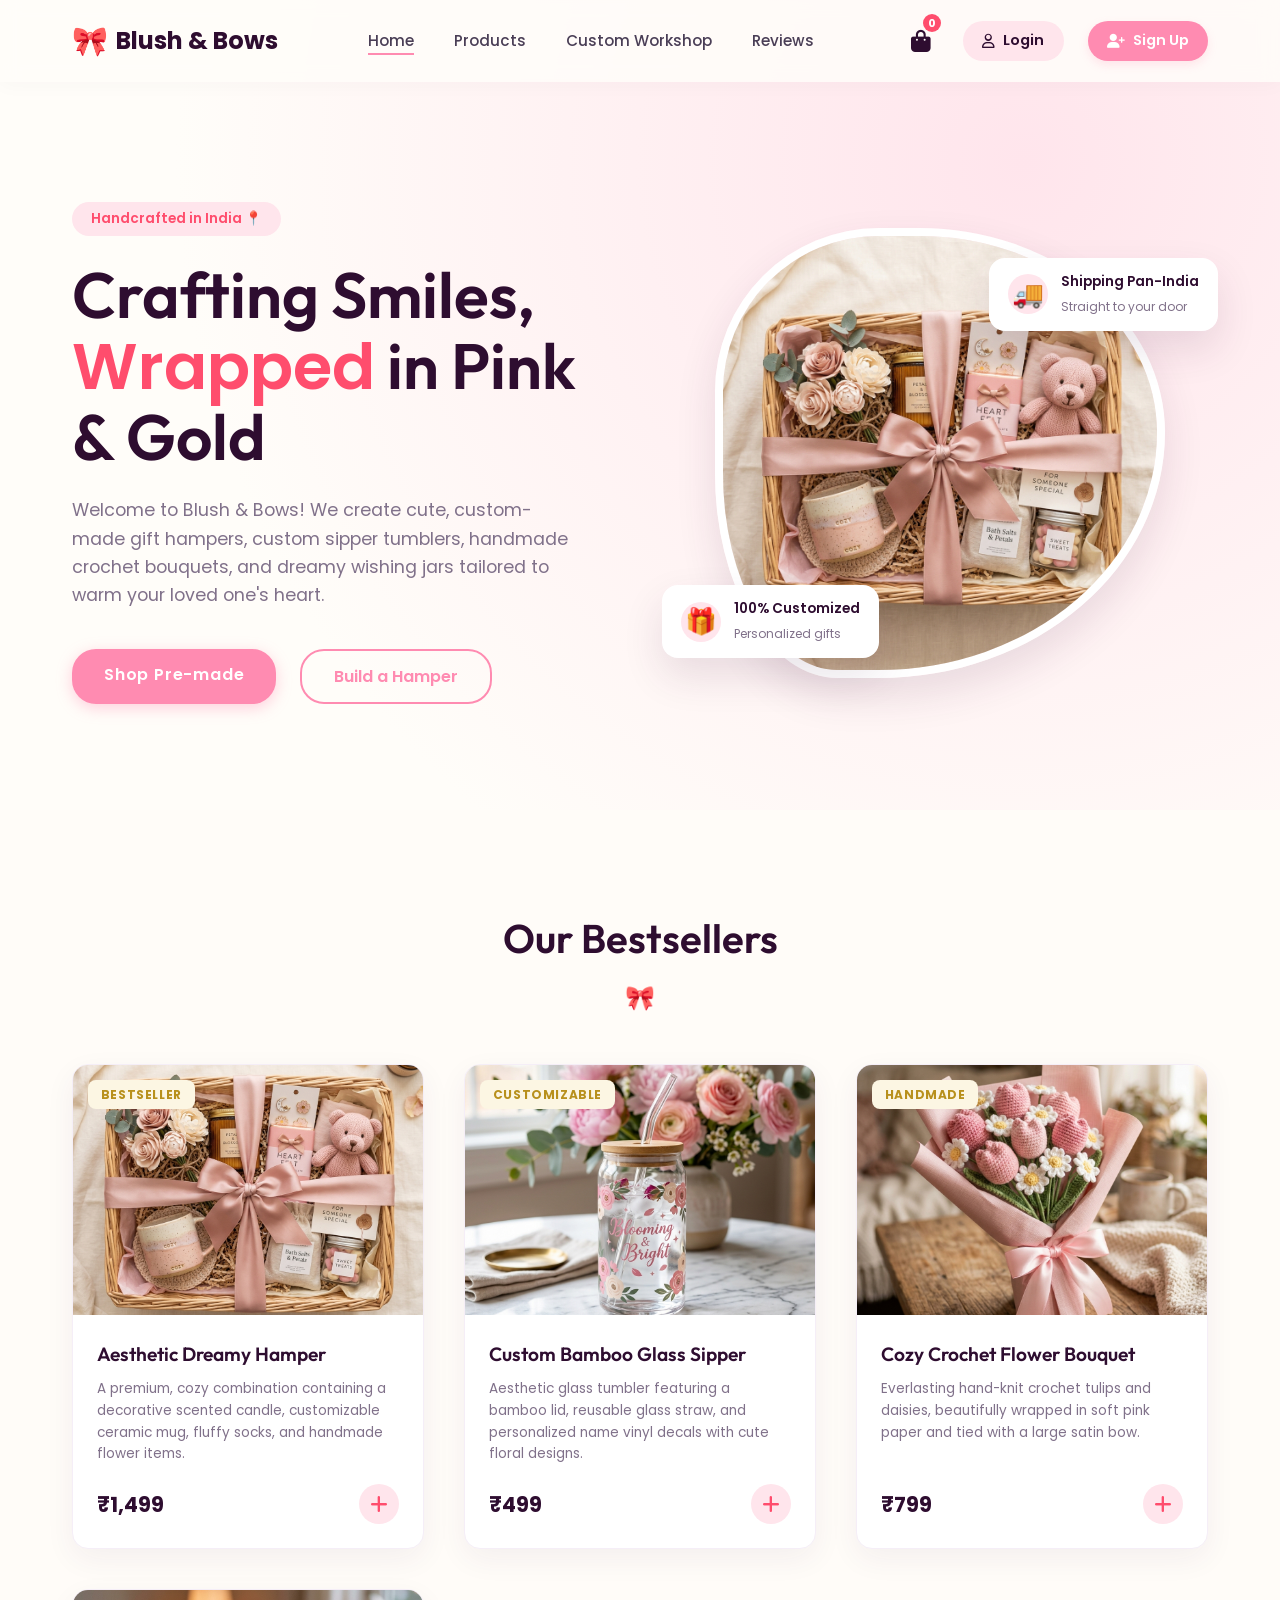
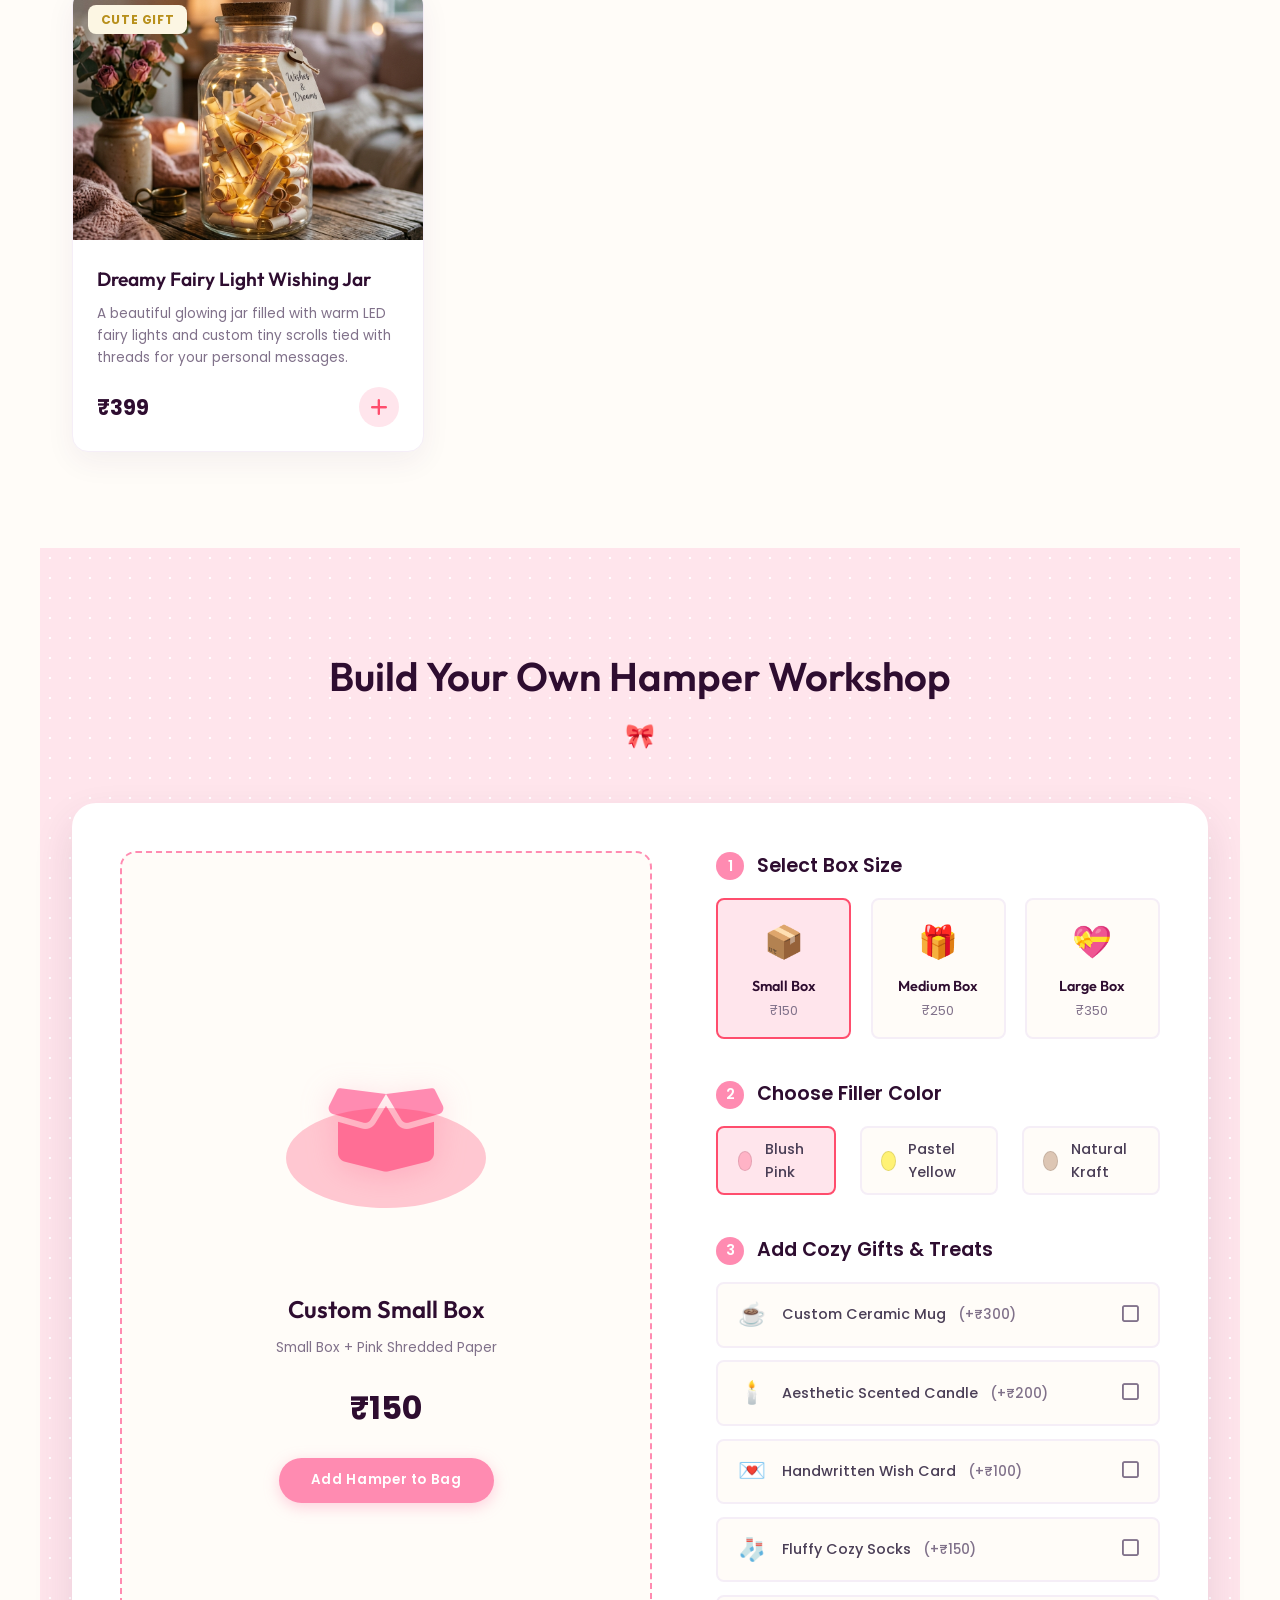
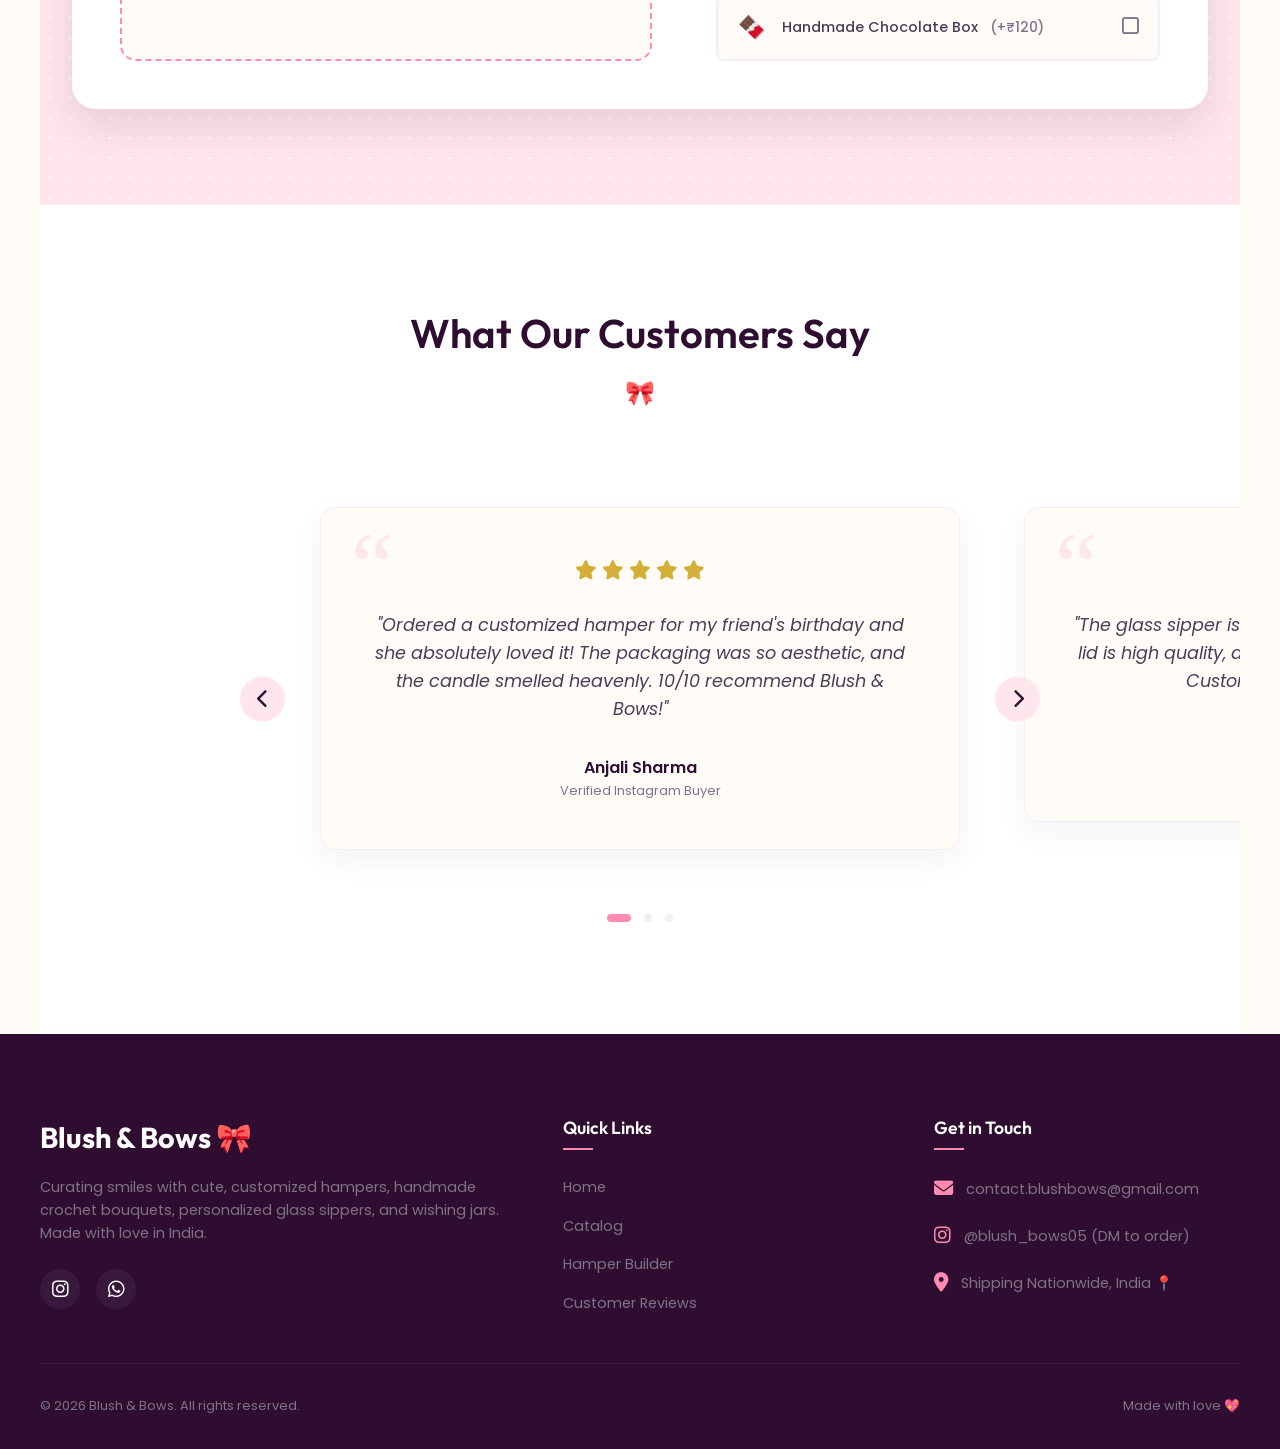
==== index.html @ f2f71fab "index" ====
<!DOCTYPE html>
<html lang="en">

<head>
    <meta charset="UTF-8">
    <meta name="viewport" content="width=device-width, initial-scale=1.0">
    <meta name="description"
        content="Blush & Bows - Handcrafted gift hampers, customized sippers, crochet bouquets, and wishing jars made with love. Order customized gifts via DM.">
    <title>Blush & Bows 🎀 | Aesthetic Gift Hampers & Custom Gifting Store</title>
    <link rel="stylesheet" href="style.css">
    <!-- FontAwesome for icons -->
    <link rel="stylesheet" href="https://cdnjs.cloudflare.com/ajax/libs/font-awesome/6.4.0/css/all.min.css">
</head>

<body>
    <!-- HEADER -->
    <header id="main-header">
        <div class="nav-container">
            <a href="#" class="logo" id="header-logo">
                <span class="logo-icon">🎀</span>
                <span>Blush & Bows</span>
            </a>
            <ul class="nav-links" id="navigation-menu">
                <li><a href="#hero-section" class="active" id="nav-home">Home</a></li>
                <li><a href="#products-section" id="nav-products">Products</a></li>
                <li><a href="#workshop-section" id="nav-workshop">Custom Workshop</a></li>
                <li><a href="#reviews-section" id="nav-reviews">Reviews</a></li>
            </ul>
            <div class="nav-actions">
                <button class="cart-btn" id="cart-toggle-btn" aria-label="Open Shopping Cart">
                    <i class="fa-solid fa-bag-shopping"></i>
                    <span class="cart-badge" id="cart-counter">0</span>
                </button>
                <a href="./Register/register.html" class="profile-btn" id="user-profile-btn">
                    <i class="fa-regular fa-user"></i>
                    <span id="profile-text">Login</span>
                </a>
                <a href="./Register/register.html?mode=signup" class="profile-btn" id="user-register-btn">
                    <i class="fa-solid fa-user-plus"></i>
                    <span id="register-text">Sign Up</span>
                </a>
                <button class="hamburger" id="mobile-menu-btn" aria-label="Open Navigation Menu">
                    <i class="fa-solid fa-bars"></i>
                </button>
            </div>
        </div>
    </header>

    <!-- HERO SECTION -->
    <section class="hero" id="hero-section">
        <div class="hero-grid">
            <div class="hero-content">
                <span class="hero-tag">Handcrafted in India 📍</span>
                <h1>Crafting Smiles, <span>Wrapped</span> in Pink & Gold</h1>
                <p>Welcome to Blush & Bows! We create cute, custom-made gift hampers, custom sipper tumblers, handmade
                    crochet bouquets, and dreamy wishing jars tailored to warm your loved one's heart.</p>
                <div class="hero-btns">
                    <a href="#products-section" class="btn-primary" id="hero-shop-now">Shop Pre-made</a>
                    <a href="#workshop-section" class="btn-outline" id="hero-build-custom">Build a Hamper</a>
                </div>
            </div>
            <div class="hero-image-container">
                <div class="hero-image-wrapper">
                    <img src="assets/hero_showcase.png" alt="Blush & Bows Aesthetic Gift Hamper"
                        id="hero-featured-image">
                </div>
                <div class="floating-badge badge-1" id="float-badge-gifts">
                    <div class="badge-icon">🎁</div>
                    <div class="badge-text">
                        <p>100% Customized</p>
                        <span>Personalized gifts</span>
                    </div>
                </div>
                <div class="floating-badge badge-2" id="float-badge-shipping">
                    <div class="badge-icon">🚚</div>
                    <div class="badge-text">
                        <p>Shipping Pan-India</p>
                        <span>Straight to your door</span>
                    </div>
                </div>
            </div>
        </div>
    </section>

    <!-- PRODUCT CATALOG -->
    <section class="section" id="products-section">
        <h2 class="section-title">Our Bestsellers</h2>
        <div class="product-grid" id="product-list-container">
            <!-- Product 1 -->
            <div class="product-card" data-id="p1">
                <div class="product-img-wrapper">
                    <img src="assets/hero_showcase.png" alt="Aesthetic Dreamy Hamper">
                    <span class="product-tag">Bestseller</span>
                </div>
                <div class="product-info">
                    <div>
                        <h3>Aesthetic Dreamy Hamper</h3>
                        <p class="product-desc">A premium, cozy combination containing a decorative scented candle,
                            customizable ceramic mug, fluffy socks, and handmade flower items.</p>
                    </div>
                    <div class="product-meta">
                        <span class="product-price">₹1,499</span>
                        <button class="add-to-cart-btn" aria-label="Add Aesthetic Dreamy Hamper to Cart">
                            <i class="fa-solid fa-plus"></i>
                        </button>
                    </div>
                </div>
            </div>
            <!-- Product 2 -->
            <div class="product-card" data-id="p2">
                <div class="product-img-wrapper">
                    <img src="assets/custom_sipper.png" alt="Custom Glass Sipper Cup">
                    <span class="product-tag">Customizable</span>
                </div>
                <div class="product-info">
                    <div>
                        <h3>Custom Bamboo Glass Sipper</h3>
                        <p class="product-desc">Aesthetic glass tumbler featuring a bamboo lid, reusable glass straw,
                            and personalized name vinyl decals with cute floral designs.</p>
                    </div>
                    <div class="product-meta">
                        <span class="product-price">₹499</span>
                        <button class="add-to-cart-btn" aria-label="Add Custom Glass Sipper to Cart">
                            <i class="fa-solid fa-plus"></i>
                        </button>
                    </div>
                </div>
            </div>
            <!-- Product 3 -->
            <div class="product-card" data-id="p3">
                <div class="product-img-wrapper">
                    <img src="assets/crochet_bouquet.png" alt="Handmade Crochet Flower Bouquet">
                    <span class="product-tag">Handmade</span>
                </div>
                <div class="product-info">
                    <div>
                        <h3>Cozy Crochet Flower Bouquet</h3>
                        <p class="product-desc">Everlasting hand-knit crochet tulips and daisies, beautifully wrapped in
                            soft pink paper and tied with a large satin bow.</p>
                    </div>
                    <div class="product-meta">
                        <span class="product-price">₹799</span>
                        <button class="add-to-cart-btn" aria-label="Add Cozy Crochet Flower Bouquet to Cart">
                            <i class="fa-solid fa-plus"></i>
                        </button>
                    </div>
                </div>
            </div>
            <!-- Product 4 -->
            <div class="product-card" data-id="p4">
                <div class="product-img-wrapper">
                    <img src="assets/gift_jar.png" alt="Fairy Light wishing jar">
                    <span class="product-tag">Cute Gift</span>
                </div>
                <div class="product-info">
                    <div>
                        <h3>Dreamy Fairy Light Wishing Jar</h3>
                        <p class="product-desc">A beautiful glowing jar filled with warm LED fairy lights and custom
                            tiny scrolls tied with threads for your personal messages.</p>
                    </div>
                    <div class="product-meta">
                        <span class="product-price">₹399</span>
                        <button class="add-to-cart-btn" aria-label="Add Dreamy Fairy Light Wishing Jar to Cart">
                            <i class="fa-solid fa-plus"></i>
                        </button>
                    </div>
                </div>
            </div>
        </div>
    </section>

    <!-- CUSTOM BUILDER WORKSHOP -->
    <section class="section workshop" id="workshop-section">
        <h2 class="section-title">Build Your Own Hamper Workshop</h2>
        <div class="workshop-container">
            <!-- Left Side: Real-time Preview -->
            <div class="workshop-preview" id="hamper-live-preview">
                <div class="preview-box">
                    <span class="preview-box-icon" id="preview-box-emoji"><i class="fa-solid fa-box-open"></i></span>
                    <div class="preview-filler" id="preview-filler-paper"></div>
                    <div class="preview-addons" id="preview-addons-container">
                        <!-- Addon emojis loaded dynamically by JS -->
                    </div>
                </div>
                <div class="preview-details">
                    <h3 id="preview-hamper-title">Custom Blush Hamper</h3>
                    <p class="preview-summary" id="preview-hamper-summary">Small Box + Pink Filler paper</p>
                    <div class="preview-total" id="preview-hamper-total">₹150</div>
                    <button class="btn-primary" id="add-custom-hamper-btn">Add Hamper to Bag</button>
                </div>
            </div>

            <!-- Right Side: Customizing Steps -->
            <div class="workshop-steps">
                <!-- Step 1: Choose Box -->
                <div class="step-wrapper" id="workshop-step-1">
                    <div class="step-indicator">
                        <span class="step-number">1</span>
                        <span>Select Box Size</span>
                    </div>
                    <div class="option-grid" id="box-options-grid">
                        <div class="option-card active" data-type="box" data-id="box-small" data-name="Small Box"
                            data-price="150" data-emoji="📦">
                            <div class="option-icon">📦</div>
                            <h4>Small Box</h4>
                            <p>₹150</p>
                        </div>
                        <div class="option-card" data-type="box" data-id="box-medium" data-name="Medium Box"
                            data-price="250" data-emoji="🎁">
                            <div class="option-icon">🎁</div>
                            <h4>Medium Box</h4>
                            <p>₹250</p>
                        </div>
                        <div class="option-card" data-type="box" data-id="box-large" data-name="Large Box"
                            data-price="350" data-emoji="💝">
                            <div class="option-icon">💝</div>
                            <h4>Large Box</h4>
                            <p>₹350</p>
                        </div>
                    </div>
                </div>

                <!-- Step 2: Select Filler -->
                <div class="step-wrapper" id="workshop-step-2">
                    <div class="step-indicator">
                        <span class="step-number">2</span>
                        <span>Choose Filler Color</span>
                    </div>
                    <div class="color-options" id="filler-options-grid">
                        <div class="color-card active" data-type="filler" data-id="filler-pink"
                            data-name="Pink Shredded Paper" data-color="#ffb3c6">
                            <div class="color-dot" style="background-color: #ffb3c6;"></div>
                            <span>Blush Pink</span>
                        </div>
                        <div class="color-card" data-type="filler" data-id="filler-yellow"
                            data-name="Yellow Shredded Paper" data-color="#fff275">
                            <div class="color-dot" style="background-color: #fff275;"></div>
                            <span>Pastel Yellow</span>
                        </div>
                        <div class="color-card" data-type="filler" data-id="filler-kraft"
                            data-name="Natural Kraft Paper" data-color="#ddc6b4">
                            <div class="color-dot" style="background-color: #ddc6b4;"></div>
                            <span>Natural Kraft</span>
                        </div>
                    </div>
                </div>

                <!-- Step 3: Add Items -->
                <div class="step-wrapper" id="workshop-step-3">
                    <div class="step-indicator">
                        <span class="step-number">3</span>
                        <span>Add Cozy Gifts & Treats</span>
                    </div>
                    <div class="addon-list" id="addons-list-container">
                        <div class="addon-item" data-type="addon" data-id="addon-mug" data-name="Custom Ceramic Mug"
                            data-price="300" data-emoji="☕">
                            <div class="addon-details">
                                <span class="addon-emoji">☕</span>
                                <span class="addon-name">Custom Ceramic Mug <span
                                        class="addon-price">(+₹300)</span></span>
                            </div>
                            <span class="checkbox-icon"><i class="fa-regular fa-square"></i></span>
                        </div>
                        <div class="addon-item" data-type="addon" data-id="addon-candle"
                            data-name="Aesthetic Scented Candle" data-price="200" data-emoji="🕯️">
                            <div class="addon-details">
                                <span class="addon-emoji">🕯️</span>
                                <span class="addon-name">Aesthetic Scented Candle <span
                                        class="addon-price">(+₹200)</span></span>
                            </div>
                            <span class="checkbox-icon"><i class="fa-regular fa-square"></i></span>
                        </div>
                        <div class="addon-item" data-type="addon" data-id="addon-card" data-name="Handwritten Wish Card"
                            data-price="100" data-emoji="💌">
                            <div class="addon-details">
                                <span class="addon-emoji">💌</span>
                                <span class="addon-name">Handwritten Wish Card <span
                                        class="addon-price">(+₹100)</span></span>
                            </div>
                            <span class="checkbox-icon"><i class="fa-regular fa-square"></i></span>
                        </div>
                        <div class="addon-item" data-type="addon" data-id="addon-socks" data-name="Fluffy Cozy Socks"
                            data-price="150" data-emoji="🧦">
                            <div class="addon-details">
                                <span class="addon-emoji">🧦</span>
                                <span class="addon-name">Fluffy Cozy Socks <span
                                        class="addon-price">(+₹150)</span></span>
                            </div>
                            <span class="checkbox-icon"><i class="fa-regular fa-square"></i></span>
                        </div>
                        <div class="addon-item" data-type="addon" data-id="addon-chocolates"
                            data-name="Handmade Chocolate Box" data-price="120" data-emoji="🍫">
                            <div class="addon-details">
                                <span class="addon-emoji">🍫</span>
                                <span class="addon-name">Handmade Chocolate Box <span
                                        class="addon-price">(+₹120)</span></span>
                            </div>
                            <span class="checkbox-icon"><i class="fa-regular fa-square"></i></span>
                        </div>
                    </div>
                </div>
            </div>
        </div>
    </section>

    <!-- CUSTOMER REVIEWS CAROUSEL -->
    <section class="section reviews-section" id="reviews-section">
        <h2 class="section-title">What Our Customers Say</h2>
        <div class="reviews-carousel-container">
            <div class="reviews-carousel" id="reviews-slider-track">
                <!-- Slide 1 -->
                <div class="review-slide">
                    <div class="review-card">
                        <div class="stars">
                            <i class="fa-solid fa-star"></i>
                            <i class="fa-solid fa-star"></i>
                            <i class="fa-solid fa-star"></i>
                            <i class="fa-solid fa-star"></i>
                            <i class="fa-solid fa-star"></i>
                        </div>
                        <p class="review-text">"Ordered a customized hamper for my friend's birthday and she absolutely
                            loved it! The packaging was so aesthetic, and the candle smelled heavenly. 10/10 recommend
                            Blush & Bows!"</p>
                        <p class="reviewer-name">Anjali Sharma</p>
                        <p class="reviewer-desc">Verified Instagram Buyer</p>
                    </div>
                </div>
                <!-- Slide 2 -->
                <div class="review-slide">
                    <div class="review-card">
                        <div class="stars">
                            <i class="fa-solid fa-star"></i>
                            <i class="fa-solid fa-star"></i>
                            <i class="fa-solid fa-star"></i>
                            <i class="fa-solid fa-star"></i>
                            <i class="fa-solid fa-star"></i>
                        </div>
                        <p class="review-text">"The glass sipper is literally my favorite cup now. The bamboo lid is
                            high quality, and the name decals are printed so neatly. Customer service was super sweet!"
                        </p>
                        <p class="reviewer-name">Riya Goel</p>
                        <p class="reviewer-desc">Custom Sipper Buyer</p>
                    </div>
                </div>
                <!-- Slide 3 -->
                <div class="review-slide">
                    <div class="review-card">
                        <div class="stars">
                            <i class="fa-solid fa-star"></i>
                            <i class="fa-solid fa-star"></i>
                            <i class="fa-solid fa-star"></i>
                            <i class="fa-solid fa-star"></i>
                            <i class="fa-solid fa-star"></i>
                        </div>
                        <p class="review-text">"I ordered a crochet tulip bouquet as an anniversary gift. It is
                            beautifully crafted and won't ever fade. A wonderful alternative to real flowers. Super
                            prompt delivery."</p>
                        <p class="reviewer-name">Aditya Sen</p>
                        <p class="reviewer-desc">Gift Buyer</p>
                    </div>
                </div>
            </div>

            <!-- Slider controls -->
            <button class="carousel-btn prev" id="slider-prev-btn" aria-label="Previous Review"><i
                    class="fa-solid fa-chevron-left"></i></button>
            <button class="carousel-btn next" id="slider-next-btn" aria-label="Next Review"><i
                    class="fa-solid fa-chevron-right"></i></button>

            <!-- Dots indicator -->
            <div class="carousel-dots" id="carousel-dots-container">
                <span class="dot active" data-index="0"></span>
                <span class="dot" data-index="1"></span>
                <span class="dot" data-index="2"></span>
            </div>
        </div>
    </section>

    <!-- FOOTER -->
    <footer id="main-footer">
        <div class="footer-grid">
            <div class="footer-brand">
                <h2>Blush & Bows 🎀</h2>
                <p>Curating smiles with cute, customized hampers, handmade crochet bouquets, personalized glass sippers,
                    and wishing jars. Made with love in India.</p>
                <div class="social-links">
                    <a href="https://www.instagram.com/blush_bows05/" class="social-link" target="_blank"
                        aria-label="Follow us on Instagram"><i class="fa-brands fa-instagram"></i></a>
                    <a href="#" class="social-link" aria-label="Contact us via WhatsApp"><i
                            class="fa-brands fa-whatsapp"></i></a>
                </div>
            </div>
            <div class="footer-col">
                <h3>Quick Links</h3>
                <ul>
                    <li><a href="#hero-section">Home</a></li>
                    <li><a href="#products-section">Catalog</a></li>
                    <li><a href="#workshop-section">Hamper Builder</a></li>
                    <li><a href="#reviews-section">Customer Reviews</a></li>
                </ul>
            </div>
            <div class="footer-col">
                <h3>Get in Touch</h3>
                <div class="footer-contact-item">
                    <span><i class="fa-solid fa-envelope"></i></span>
                    <p>contact.blushbows@gmail.com</p>
                </div>
                <div class="footer-contact-item">
                    <span><i class="fa-brands fa-instagram"></i></span>
                    <p>@blush_bows05 (DM to order)</p>
                </div>
                <div class="footer-contact-item">
                    <span><i class="fa-solid fa-location-dot"></i></span>
                    <p>Shipping Nationwide, India 📍</p>
                </div>
            </div>
        </div>
        <div class="footer-bottom">
            <p>&copy; 2026 Blush & Bows. All rights reserved.</p>
            <p>Made with love 💖</p>
        </div>
    </footer>

    <!-- SHOPPING CART DRAWER -->
    <div class="cart-overlay" id="shopping-cart-overlay">
        <div class="cart-drawer" id="shopping-cart-drawer">
            <div class="cart-header">
                <h2>Your Shopping Bag 🛍️</h2>
                <button class="close-cart-btn" id="close-cart-drawer-btn" aria-label="Close Shopping Cart"><i
                        class="fa-solid fa-xmark"></i></button>
            </div>
            <!-- Cart Content -->
            <div class="cart-items" id="cart-items-container">
                <!-- Cart Empty Message -->
                <div class="cart-empty-message" id="cart-empty-state">
                    <span class="cart-empty-icon">🧸</span>
                    <p>Your bag is empty. Start adding some cute items or build your own custom hamper!</p>
                </div>
                <!-- Cart items list dynamically injected here -->
            </div>
            <!-- Cart Footer -->
            <div class="cart-footer">
                <div class="cart-summary-line">
                    <span>Subtotal</span>
                    <span id="cart-subtotal">₹0</span>
                </div>
                <div class="cart-summary-line">
                    <span>Estimated Shipping</span>
                    <span id="cart-shipping">Free</span>
                </div>
                <div class="cart-summary-line total">
                    <span>Grand Total</span>
                    <span id="cart-grandtotal">₹0</span>
                </div>
                <!-- Custom Gift Note -->
                <div class="gift-note-wrapper">
                    <label for="cart-gift-note">Add a custom gift note: 💌</label>
                    <textarea id="cart-gift-note"
                        placeholder="Write a sweet message to go with your gift..."></textarea>
                </div>
                <!-- Checkout -->
                <button class="btn-primary checkout-btn" id="cart-checkout-btn">
                    <i class="fa-brands fa-whatsapp"></i> Order via WhatsApp
                </button>
            </div>
        </div>
    </div>

    <!-- JS Core -->
    <script src="logics.js"></script>
</body>

</html>
---- style.css ----
@import url('https://fonts.googleapis.com/css2?family=Outfit:wght@300;400;600;700&family=Poppins:wght@300;400;500;600;700&display=swap');

:root {
    --primary: #ff8bb1;
    --primary-hover: #ff7096;
    --primary-light: #ffe5ec;
    --primary-dark: #ff4d6d;
    --accent: #d4af37;
    --accent-hover: #b8901c;
    --accent-light: #fcf6e3;
    --dark: #2e0d30;
    --text: #4a3e56;
    --text-muted: #80718a;
    --light: #fffcf8;
    --white: #ffffff;
    --border: #f5eef7;
    --shadow: 0 10px 30px rgba(74, 30, 77, 0.06);
    --shadow-hover: 0 18px 40px rgba(74, 30, 77, 0.12);
    --border-radius-sm: 0.5rem;
    --border-radius-md: 1rem;
    --border-radius-lg: 1.5rem;
    --font-heading: 'Outfit', sans-serif;
    --font-body: 'Poppins', sans-serif;
    --transition: all 0.3s cubic-bezier(0.4, 0, 0.2, 1);
}

/* Base resets & styles */
* {
    margin: 0;
    padding: 0;
    box-sizing: border-box;
    font-family: var(--font-body);
}

html {
    scroll-behavior: smooth;
}

body {
    background-color: var(--light);
    color: var(--text);
    line-height: 1.6;
    overflow-x: hidden;
}

h1, h2, h3, h4 {
    font-family: var(--font-heading);
    color: var(--dark);
    font-weight: 600;
}

a {
    color: inherit;
    text-decoration: none;
    transition: var(--transition);
}

img {
    max-width: 100%;
    height: auto;
    display: block;
}

button {
    cursor: pointer;
    border: none;
    outline: none;
    background: none;
    font-family: var(--font-body);
    transition: var(--transition);
}

/* Scrollbar Customization */
::-webkit-scrollbar {
    width: 8px;
}
::-webkit-scrollbar-track {
    background: var(--light);
}
::-webkit-scrollbar-thumb {
    background: var(--primary-light);
    border-radius: 10px;
}
::-webkit-scrollbar-thumb:hover {
    background: var(--primary);
}

/* Layout Utilities */
.section {
    padding: 6rem 2rem;
    max-width: 1200px;
    margin: 0 auto;
}

.section-title {
    text-align: center;
    font-size: 2.5rem;
    margin-bottom: 3rem;
    position: relative;
}

.section-title::after {
    content: '🎀';
    display: block;
    font-size: 1.5rem;
    margin-top: 0.5rem;
}

.btn-primary {
    background-color: var(--primary);
    color: var(--white);
    padding: 0.8rem 2rem;
    border-radius: var(--border-radius-lg);
    font-weight: 600;
    letter-spacing: 0.05em;
    box-shadow: 0 4px 15px rgba(255, 139, 177, 0.4);
}

.btn-primary:hover {
    background-color: var(--primary-hover);
    transform: translateY(-2px);
    box-shadow: 0 6px 20px rgba(255, 139, 177, 0.5);
}

.btn-outline {
    border: 2px solid var(--primary);
    color: var(--primary);
    padding: 0.8rem 2rem;
    border-radius: var(--border-radius-lg);
    font-weight: 600;
}

.btn-outline:hover {
    background-color: var(--primary-light);
    transform: translateY(-2px);
}

/* Header & Navigation */
header {
    background-color: rgba(255, 253, 249, 0.85);
    backdrop-filter: blur(10px);
    position: fixed;
    top: 0;
    left: 0;
    width: 100%;
    z-index: 100;
    box-shadow: 0 2px 20px rgba(74, 30, 77, 0.03);
    transition: var(--transition);
}

.nav-container {
    max-width: 1200px;
    margin: 0 auto;
    display: flex;
    justify-content: space-between;
    align-items: center;
    padding: 1rem 2rem;
}

.logo {
    display: flex;
    align-items: center;
    gap: 0.5rem;
    font-family: var(--font-heading);
    font-size: 1.5rem;
    font-weight: 700;
    color: var(--dark);
}

.logo-icon {
    font-size: 1.8rem;
}

.nav-links {
    display: flex;
    align-items: center;
    list-style: none;
    gap: 2.5rem;
}

.nav-links a {
    font-weight: 500;
    font-size: 0.95rem;
    position: relative;
}

.nav-links a::after {
    content: '';
    position: absolute;
    bottom: -4px;
    left: 0;
    width: 0;
    height: 2px;
    background-color: var(--primary);
    transition: var(--transition);
}

.nav-links a:hover::after,
.nav-links a.active::after {
    width: 100%;
}

.nav-actions {
    display: flex;
    align-items: center;
    gap: 1.5rem;
}

.cart-btn {
    position: relative;
    font-size: 1.4rem;
    color: var(--dark);
    padding: 0.5rem;
    border-radius: 50%;
}

.cart-btn:hover {
    background-color: var(--primary-light);
    color: var(--primary-dark);
}

.cart-badge {
    position: absolute;
    top: -2px;
    right: -2px;
    background-color: var(--primary-dark);
    color: var(--white);
    font-size: 0.7rem;
    height: 18px;
    width: 18px;
    border-radius: 50%;
    display: flex;
    align-items: center;
    justify-content: center;
    font-weight: 700;
}

.profile-btn {
    display: flex;
    align-items: center;
    gap: 0.5rem;
    background-color: var(--primary-light);
    color: var(--dark);
    padding: 0.5rem 1.2rem;
    border-radius: var(--border-radius-lg);
    font-weight: 600;
    font-size: 0.9rem;
}

.profile-btn:hover {
    background-color: var(--primary);
    color: var(--white);
}

#user-register-btn {
    background-color: var(--primary);
    color: var(--white);
    box-shadow: 0 4px 10px rgba(255, 139, 177, 0.2);
}

#user-register-btn:hover {
    background-color: var(--primary-hover);
    color: var(--white);
    box-shadow: 0 6px 15px rgba(255, 139, 177, 0.3);
}

/* Mobile Hamburger Menu */
.hamburger {
    display: none;
    font-size: 1.6rem;
    color: var(--dark);
}

/* Hero Section */
.hero {
    min-height: 90vh;
    display: flex;
    align-items: center;
    background: radial-gradient(circle at 80% 20%, #ffe5ec 0%, #fffdf9 70%);
    padding-top: 6rem;
}

.hero-grid {
    display: grid;
    grid-template-columns: 1fr 1fr;
    gap: 4rem;
    align-items: center;
    max-width: 1200px;
    margin: 0 auto;
    padding: 0 2rem;
}

.hero-tag {
    background-color: var(--primary-light);
    color: var(--primary-dark);
    padding: 0.4rem 1.2rem;
    border-radius: var(--border-radius-lg);
    font-size: 0.85rem;
    font-weight: 600;
    display: inline-block;
    margin-bottom: 1.5rem;
}

.hero-content h1 {
    font-size: 4rem;
    line-height: 1.1;
    margin-bottom: 1.5rem;
}

.hero-content span {
    color: var(--primary-dark);
    position: relative;
}

.hero-content span::after {
    content: '';
    position: absolute;
    left: 0;
    bottom: 5px;
    width: 100%;
    height: 10px;
    background-color: rgba(255, 139, 177, 0.2);
    z-index: -1;
}

.hero-content p {
    font-size: 1.1rem;
    color: var(--text-muted);
    margin-bottom: 2.5rem;
    max-width: 500px;
}

.hero-btns {
    display: flex;
    gap: 1.5rem;
}

.hero-image-container {
    position: relative;
    display: flex;
    justify-content: center;
    align-items: center;
}

.hero-image-wrapper {
    position: relative;
    border-radius: 40% 60% 70% 30% / 40% 50% 60% 50%;
    overflow: hidden;
    width: 450px;
    height: 450px;
    box-shadow: var(--shadow-hover);
    border: 8px solid var(--white);
    animation: blob-animate 12s ease-in-out infinite alternate;
}

.hero-image-wrapper img {
    width: 100%;
    height: 100%;
    object-fit: cover;
}

.floating-badge {
    position: absolute;
    background-color: var(--white);
    box-shadow: var(--shadow-hover);
    border-radius: var(--border-radius-md);
    padding: 0.8rem 1.2rem;
    display: flex;
    align-items: center;
    gap: 0.8rem;
    z-index: 10;
}

.badge-1 {
    bottom: 20px;
    left: -10px;
    animation: float-badge 4s ease-in-out infinite alternate;
}

.badge-2 {
    top: 30px;
    right: -10px;
    animation: float-badge 4s ease-in-out infinite alternate-reverse;
}

.badge-icon {
    font-size: 1.6rem;
    background-color: var(--primary-light);
    height: 40px;
    width: 40px;
    border-radius: 50%;
    display: flex;
    align-items: center;
    justify-content: center;
}

.badge-text p {
    font-size: 0.85rem;
    font-weight: 600;
    color: var(--dark);
}

.badge-text span {
    font-size: 0.75rem;
    color: var(--text-muted);
}

/* Animations */
@keyframes blob-animate {
    0% { border-radius: 40% 60% 70% 30% / 40% 50% 60% 50%; }
    50% { border-radius: 60% 40% 50% 50% / 50% 60% 40% 50%; }
    100% { border-radius: 40% 60% 70% 30% / 40% 50% 60% 50%; }
}

@keyframes float-badge {
    0% { transform: translateY(0); }
    100% { transform: translateY(-10px); }
}

/* Product Catalog */
.product-grid {
    display: grid;
    grid-template-columns: repeat(auto-fill, minmax(260px, 1fr));
    gap: 2.5rem;
}

.product-card {
    background-color: var(--white);
    border-radius: var(--border-radius-md);
    overflow: hidden;
    box-shadow: var(--shadow);
    transition: var(--transition);
    border: 1px solid var(--border);
    position: relative;
    display: flex;
    flex-direction: column;
}

.product-card:hover {
    transform: translateY(-8px);
    box-shadow: var(--shadow-hover);
}

.product-img-wrapper {
    position: relative;
    height: 250px;
    overflow: hidden;
}

.product-img-wrapper img {
    width: 100%;
    height: 100%;
    object-fit: cover;
    transition: var(--transition);
}

.product-card:hover .product-img-wrapper img {
    transform: scale(1.08);
}

.product-tag {
    position: absolute;
    top: 15px;
    left: 15px;
    background-color: var(--accent-light);
    color: var(--accent-hover);
    padding: 0.3rem 0.8rem;
    border-radius: var(--border-radius-sm);
    font-size: 0.75rem;
    font-weight: 700;
    letter-spacing: 0.05em;
    text-transform: uppercase;
}

.product-info {
    padding: 1.5rem;
    flex-grow: 1;
    display: flex;
    flex-direction: column;
    justify-content: space-between;
}

.product-info h3 {
    font-size: 1.2rem;
    margin-bottom: 0.5rem;
}

.product-desc {
    font-size: 0.85rem;
    color: var(--text-muted);
    margin-bottom: 1.2rem;
}

.product-meta {
    display: flex;
    justify-content: space-between;
    align-items: center;
    margin-top: auto;
}

.product-price {
    font-size: 1.3rem;
    font-weight: 700;
    color: var(--dark);
}

.add-to-cart-btn {
    background-color: var(--primary-light);
    color: var(--primary-dark);
    height: 40px;
    width: 40px;
    border-radius: 50%;
    display: flex;
    align-items: center;
    justify-content: center;
    font-size: 1.2rem;
}

.add-to-cart-btn:hover {
    background-color: var(--primary-dark);
    color: var(--white);
    transform: rotate(90deg);
}

/* Hamper Customizer Workshop */
.workshop {
    background-color: var(--primary-light);
    background-image: radial-gradient(var(--white) 1px, transparent 1px);
    background-size: 20px 20px;
}

.workshop-container {
    background-color: var(--white);
    border-radius: var(--border-radius-lg);
    box-shadow: var(--shadow-hover);
    padding: 3rem;
    display: grid;
    grid-template-columns: 1.2fr 1fr;
    gap: 4rem;
}

.workshop-preview {
    position: sticky;
    top: 6rem;
    background-color: var(--light);
    border-radius: var(--border-radius-md);
    padding: 2rem;
    border: 2px dashed var(--primary);
    display: flex;
    flex-direction: column;
    align-items: center;
    justify-content: center;
    min-height: 450px;
    text-align: center;
}

.preview-box {
    position: relative;
    width: 250px;
    height: 250px;
    margin-bottom: 2rem;
    display: flex;
    align-items: center;
    justify-content: center;
}

.preview-box-icon {
    font-size: 6rem;
    color: var(--primary);
    filter: drop-shadow(0 5px 15px rgba(255, 139, 177, 0.3));
    transition: var(--transition);
}

.preview-filler {
    position: absolute;
    width: 80%;
    height: 40%;
    bottom: 20%;
    border-radius: 50%;
    opacity: 0.7;
    mix-blend-mode: multiply;
    transition: var(--transition);
}

.preview-addons {
    position: absolute;
    display: flex;
    flex-wrap: wrap;
    gap: 0.5rem;
    justify-content: center;
    bottom: 25%;
    width: 80%;
}

.preview-addon-tag {
    font-size: 1.5rem;
    animation: bounce-in 0.4s cubic-bezier(0.175, 0.885, 0.32, 1.275);
}

@keyframes bounce-in {
    0% { transform: scale(0); }
    100% { transform: scale(1); }
}

.preview-details {
    width: 100%;
}

.preview-details h3 {
    font-size: 1.5rem;
    margin-bottom: 0.5rem;
}

.preview-summary {
    font-size: 0.85rem;
    color: var(--text-muted);
    margin-bottom: 1.5rem;
}

.preview-total {
    font-size: 2rem;
    font-weight: 700;
    color: var(--dark);
    margin-bottom: 1.5rem;
}

.workshop-steps {
    display: flex;
    flex-direction: column;
    gap: 2.5rem;
}

.step-indicator {
    display: flex;
    align-items: center;
    gap: 0.8rem;
    font-size: 1.2rem;
    font-weight: 600;
    color: var(--dark);
    margin-bottom: 1rem;
}

.step-number {
    background-color: var(--primary);
    color: var(--white);
    height: 28px;
    width: 28px;
    border-radius: 50%;
    display: flex;
    align-items: center;
    justify-content: center;
    font-size: 0.9rem;
}

.option-grid {
    display: grid;
    grid-template-columns: repeat(auto-fill, minmax(130px, 1fr));
    gap: 1.2rem;
}

.option-card {
    background-color: var(--light);
    border: 2px solid var(--border);
    border-radius: var(--border-radius-sm);
    padding: 1rem;
    text-align: center;
    cursor: pointer;
    transition: var(--transition);
}

.option-card:hover {
    border-color: var(--primary);
    transform: translateY(-2px);
}

.option-card.active {
    border-color: var(--primary-dark);
    background-color: var(--primary-light);
}

.option-icon {
    font-size: 2rem;
    margin-bottom: 0.5rem;
}

.option-card h4 {
    font-size: 0.9rem;
    margin-bottom: 0.2rem;
}

.option-card p {
    font-size: 0.8rem;
    color: var(--text-muted);
}

.color-options {
    display: flex;
    gap: 1.5rem;
}

.color-card {
    display: flex;
    align-items: center;
    gap: 0.8rem;
    background-color: var(--light);
    border: 2px solid var(--border);
    padding: 0.6rem 1.2rem;
    border-radius: var(--border-radius-sm);
    cursor: pointer;
    transition: var(--transition);
    font-size: 0.9rem;
    font-weight: 500;
}

.color-card.active {
    border-color: var(--primary-dark);
    background-color: var(--primary-light);
}

.color-dot {
    height: 20px;
    width: 20px;
    border-radius: 50%;
    border: 1px solid rgba(0, 0, 0, 0.1);
}

.addon-list {
    display: flex;
    flex-direction: column;
    gap: 0.8rem;
}

.addon-item {
    display: flex;
    justify-content: space-between;
    align-items: center;
    background-color: var(--light);
    border: 2px solid var(--border);
    padding: 0.8rem 1.2rem;
    border-radius: var(--border-radius-sm);
    cursor: pointer;
    transition: var(--transition);
}

.addon-item.active {
    border-color: var(--primary-dark);
    background-color: var(--primary-light);
}

.addon-details {
    display: flex;
    align-items: center;
    gap: 1rem;
}

.addon-emoji {
    font-size: 1.4rem;
}

.addon-name {
    font-weight: 500;
    font-size: 0.9rem;
}

.addon-price {
    font-size: 0.85rem;
    color: var(--text-muted);
    margin-left: 0.5rem;
}

.checkbox-icon {
    font-size: 1.2rem;
    color: var(--text-muted);
}

.addon-item.active .checkbox-icon {
    color: var(--primary-dark);
}

/* Reviews Carousel */
.reviews-section {
    background-color: var(--white);
    overflow: hidden;
}

.reviews-carousel-container {
    max-width: 800px;
    margin: 0 auto;
    position: relative;
    padding: 1rem 3rem;
}

.reviews-carousel {
    display: flex;
    transition: transform 0.5s cubic-bezier(0.4, 0, 0.2, 1);
}

.review-slide {
    flex-shrink: 0;
    width: 100%;
    text-align: center;
    padding: 2rem;
}

.review-card {
    background-color: var(--light);
    border-radius: var(--border-radius-md);
    padding: 3rem;
    box-shadow: var(--shadow);
    border: 1px solid var(--border);
    position: relative;
}

.review-card::before {
    content: '“';
    position: absolute;
    top: 10px;
    left: 30px;
    font-size: 6rem;
    color: var(--primary-light);
    font-family: Georgia, serif;
    line-height: 1;
}

.stars {
    color: var(--accent);
    margin-bottom: 1.5rem;
    font-size: 1.2rem;
}

.review-text {
    font-size: 1.1rem;
    font-style: italic;
    color: var(--text);
    margin-bottom: 2rem;
}

.reviewer-name {
    font-weight: 600;
    font-size: 1rem;
    color: var(--dark);
}

.reviewer-desc {
    font-size: 0.8rem;
    color: var(--text-muted);
}

.carousel-btn {
    position: absolute;
    top: 50%;
    transform: translateY(-50%);
    background-color: var(--primary-light);
    color: var(--dark);
    height: 45px;
    width: 45px;
    border-radius: 50%;
    display: flex;
    align-items: center;
    justify-content: center;
    font-size: 1.2rem;
    z-index: 10;
}

.carousel-btn:hover {
    background-color: var(--primary);
    color: var(--white);
}

.carousel-btn.prev {
    left: 0;
}

.carousel-btn.next {
    right: 0;
}

.carousel-dots {
    display: flex;
    justify-content: center;
    gap: 0.8rem;
    margin-top: 2rem;
}

.dot {
    height: 8px;
    width: 8px;
    border-radius: 50%;
    background-color: var(--border);
    cursor: pointer;
    transition: var(--transition);
}

.dot.active {
    background-color: var(--primary);
    width: 24px;
    border-radius: 4px;
}

/* Shopping Cart Drawer */
.cart-overlay {
    position: fixed;
    top: 0;
    left: 0;
    width: 100%;
    height: 100%;
    background-color: rgba(46, 13, 48, 0.4);
    backdrop-filter: blur(4px);
    z-index: 200;
    opacity: 0;
    visibility: hidden;
    transition: var(--transition);
}

.cart-overlay.open {
    opacity: 1;
    visibility: visible;
}

.cart-drawer {
    position: fixed;
    top: 0;
    right: -450px;
    width: 450px;
    height: 100%;
    background-color: var(--white);
    box-shadow: -10px 0 40px rgba(74, 30, 77, 0.15);
    z-index: 201;
    transition: right 0.4s cubic-bezier(0.4, 0, 0.2, 1);
    display: flex;
    flex-direction: column;
}

.cart-overlay.open .cart-drawer {
    right: 0;
}

.cart-header {
    padding: 2rem;
    border-bottom: 1px solid var(--border);
    display: flex;
    justify-content: space-between;
    align-items: center;
}

.cart-header h2 {
    font-size: 1.5rem;
}

.close-cart-btn {
    font-size: 1.5rem;
    color: var(--text-muted);
}

.close-cart-btn:hover {
    color: var(--primary-dark);
}

.cart-items {
    padding: 2rem;
    flex-grow: 1;
    overflow-y: auto;
    display: flex;
    flex-direction: column;
    gap: 1.5rem;
}

.cart-empty-message {
    text-align: center;
    margin: auto;
    color: var(--text-muted);
}

.cart-empty-icon {
    font-size: 4rem;
    margin-bottom: 1rem;
    display: block;
}

.cart-item {
    display: flex;
    gap: 1.2rem;
    background-color: var(--light);
    border-radius: var(--border-radius-sm);
    padding: 1rem;
    border: 1px solid var(--border);
    position: relative;
}

.cart-item-img {
    height: 80px;
    width: 80px;
    border-radius: var(--border-radius-sm);
    overflow: hidden;
    flex-shrink: 0;
}

.cart-item-img img {
    height: 100%;
    width: 100%;
    object-fit: cover;
}

.cart-item-details {
    flex-grow: 1;
    display: flex;
    flex-direction: column;
    justify-content: space-between;
}

.cart-item-name {
    font-weight: 600;
    font-size: 0.95rem;
    color: var(--dark);
}

.cart-item-desc {
    font-size: 0.75rem;
    color: var(--text-muted);
    margin-top: 0.2rem;
}

.cart-item-controls {
    display: flex;
    justify-content: space-between;
    align-items: center;
    margin-top: 0.5rem;
}

.qty-selector {
    display: flex;
    align-items: center;
    border: 1px solid var(--border);
    border-radius: var(--border-radius-sm);
    background-color: var(--white);
    overflow: hidden;
}

.qty-btn {
    padding: 0.2rem 0.6rem;
    font-weight: 600;
    font-size: 0.9rem;
    color: var(--text-muted);
}

.qty-btn:hover {
    background-color: var(--primary-light);
    color: var(--primary-dark);
}

.qty-val {
    padding: 0 0.8rem;
    font-size: 0.85rem;
    font-weight: 600;
}

.cart-item-price {
    font-weight: 700;
    color: var(--dark);
    font-size: 0.95rem;
}

.remove-cart-item {
    position: absolute;
    top: 10px;
    right: 10px;
    color: var(--text-muted);
    font-size: 0.9rem;
}

.remove-cart-item:hover {
    color: var(--primary-dark);
}

.cart-footer {
    padding: 2rem;
    border-top: 1px solid var(--border);
    background-color: var(--light);
}

.cart-summary-line {
    display: flex;
    justify-content: space-between;
    margin-bottom: 0.8rem;
    font-size: 0.95rem;
}

.cart-summary-line.total {
    font-size: 1.3rem;
    font-weight: 700;
    color: var(--dark);
    margin-top: 0.5rem;
    border-top: 1px solid var(--border);
    padding-top: 0.8rem;
}

.gift-note-wrapper {
    margin: 1.2rem 0;
}

.gift-note-wrapper label {
    font-size: 0.8rem;
    font-weight: 600;
    display: block;
    margin-bottom: 0.4rem;
}

.gift-note-wrapper textarea {
    width: 100%;
    height: 60px;
    border-radius: var(--border-radius-sm);
    border: 1px solid var(--border);
    padding: 0.5rem;
    font-size: 0.8rem;
    resize: none;
    font-family: var(--font-body);
}

.checkout-btn {
    width: 100%;
    display: flex;
    align-items: center;
    justify-content: center;
    gap: 0.8rem;
    margin-top: 1.5rem;
}

/* Footer Section */
footer {
    background-color: var(--dark);
    color: var(--border);
    padding: 5rem 2rem 2rem 2rem;
}

.footer-grid {
    max-width: 1200px;
    margin: 0 auto 3rem auto;
    display: grid;
    grid-template-columns: 1.5fr 1fr 1fr;
    gap: 4rem;
}

.footer-brand h2 {
    color: var(--white);
    font-family: var(--font-heading);
    font-size: 1.8rem;
    font-weight: 700;
    margin-bottom: 1rem;
}

.footer-brand p {
    font-size: 0.9rem;
    color: var(--text-muted);
    margin-bottom: 1.5rem;
}

.social-links {
    display: flex;
    gap: 1rem;
}

.social-link {
    background-color: rgba(255, 255, 255, 0.05);
    height: 40px;
    width: 40px;
    border-radius: 50%;
    display: flex;
    align-items: center;
    justify-content: center;
    color: var(--white);
    font-size: 1.2rem;
    transition: var(--transition);
}

.social-link:hover {
    background-color: var(--primary);
    transform: translateY(-3px);
}

.footer-col h3 {
    color: var(--white);
    font-size: 1.1rem;
    margin-bottom: 1.5rem;
    position: relative;
    padding-bottom: 0.5rem;
}

.footer-col h3::after {
    content: '';
    position: absolute;
    bottom: 0;
    left: 0;
    width: 30px;
    height: 2px;
    background-color: var(--primary);
}

.footer-col ul {
    list-style: none;
    display: flex;
    flex-direction: column;
    gap: 0.8rem;
}

.footer-col ul a {
    font-size: 0.9rem;
    color: var(--text-muted);
}

.footer-col ul a:hover {
    color: var(--primary);
    padding-left: 5px;
}

.footer-contact-item {
    display: flex;
    align-items: center;
    gap: 0.8rem;
    font-size: 0.9rem;
    color: var(--text-muted);
    margin-bottom: 1rem;
}

.footer-contact-item span {
    font-size: 1.2rem;
    color: var(--primary);
}

.footer-bottom {
    max-width: 1200px;
    margin: 0 auto;
    border-top: 1px solid rgba(255, 255, 255, 0.05);
    padding-top: 2rem;
    display: flex;
    justify-content: space-between;
    align-items: center;
    font-size: 0.8rem;
    color: var(--text-muted);
}

/* Responsiveness adjustments */
@media screen and (max-width: 968px) {
    .hero-grid {
        grid-template-columns: 1fr;
        gap: 3rem;
        text-align: center;
    }
    
    .hero-content p {
        margin: 0 auto 2.5rem auto;
    }
    
    .hero-btns {
        justify-content: center;
    }
    
    .hero-image-wrapper {
        width: 350px;
        height: 350px;
    }
    
    .workshop-container {
        grid-template-columns: 1fr;
        gap: 3rem;
    }
    
    .workshop-preview {
        position: static;
        min-height: auto;
    }
    
    .footer-grid {
        grid-template-columns: 1fr;
        gap: 3rem;
    }
}

@media screen and (max-width: 768px) {
    .nav-links {
        display: none; /* Can be toggled with mobile JS menu */
    }
    
    .hamburger {
        display: block;
    }
    
    .section-title {
        font-size: 2rem;
    }
    
    .hero-content h1 {
        font-size: 2.8rem;
    }
    
    .cart-drawer {
        width: 100%;
        right: -100%;
    }
}
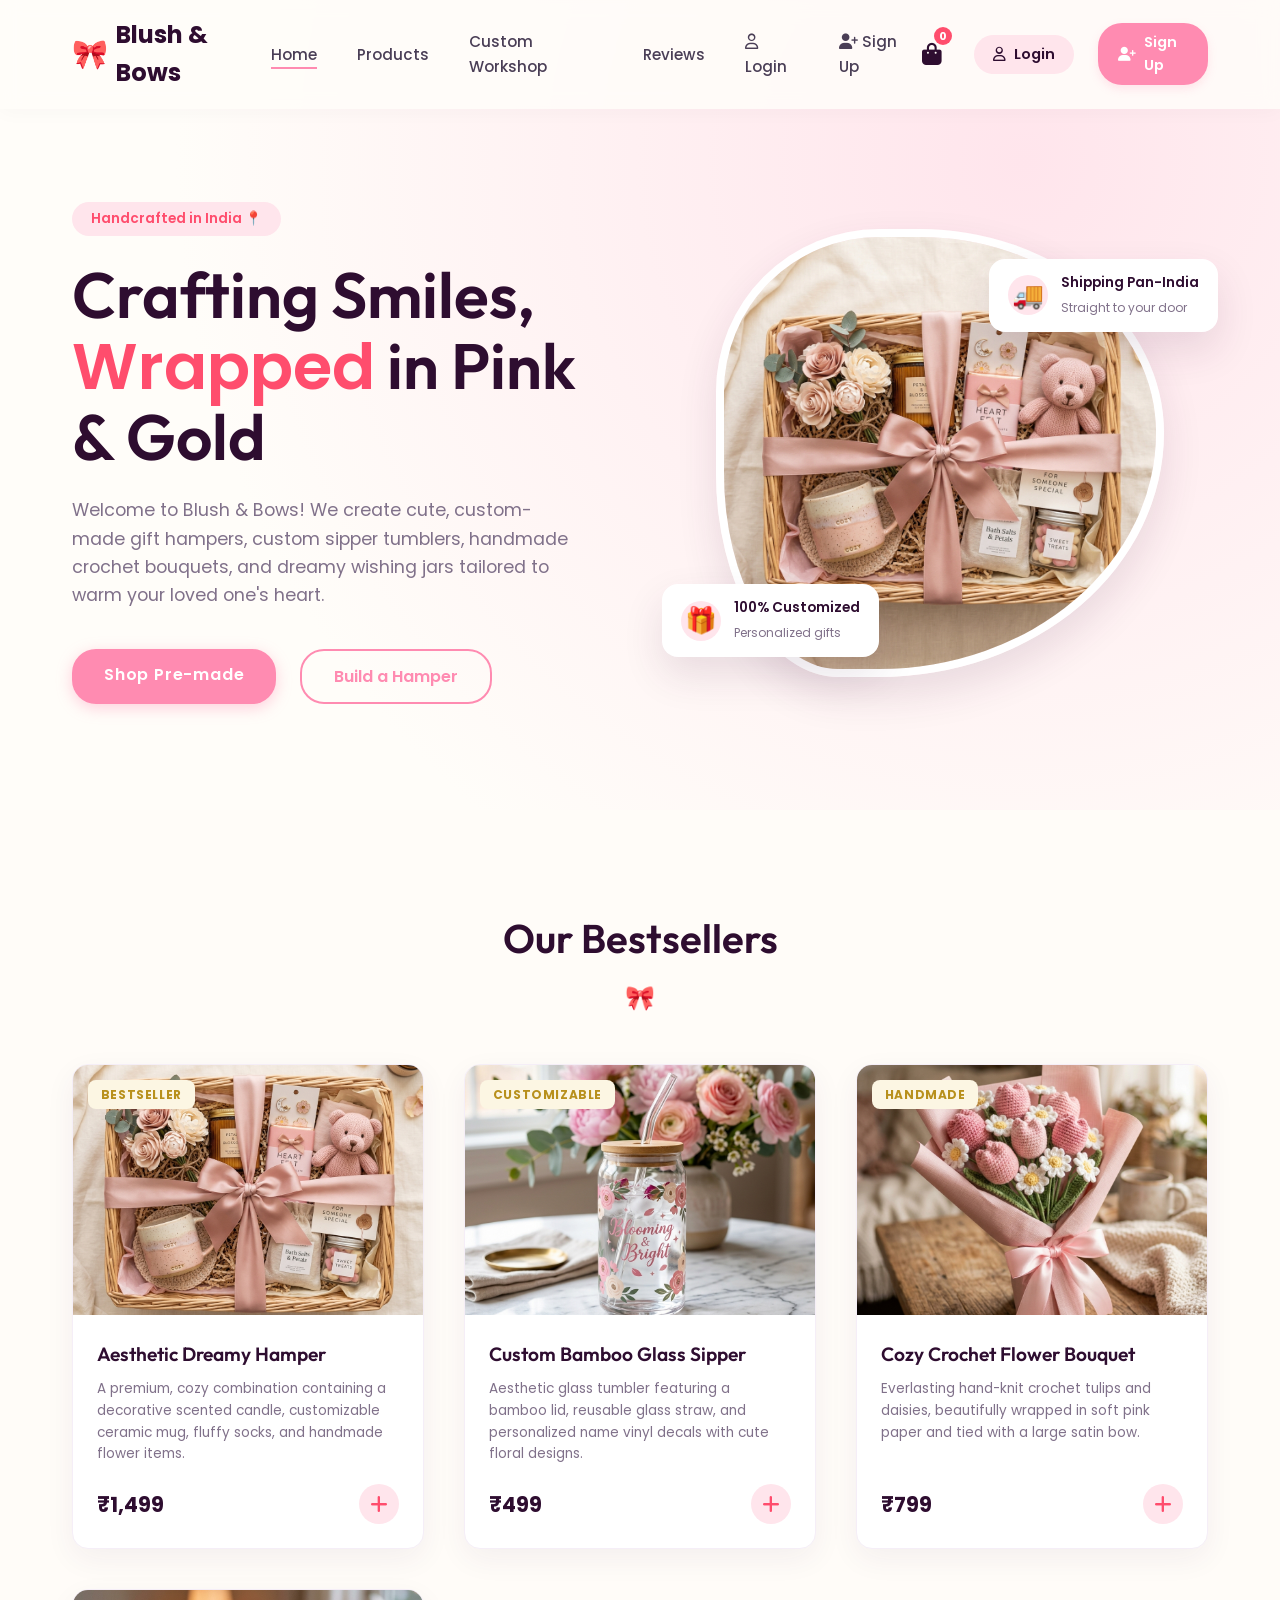
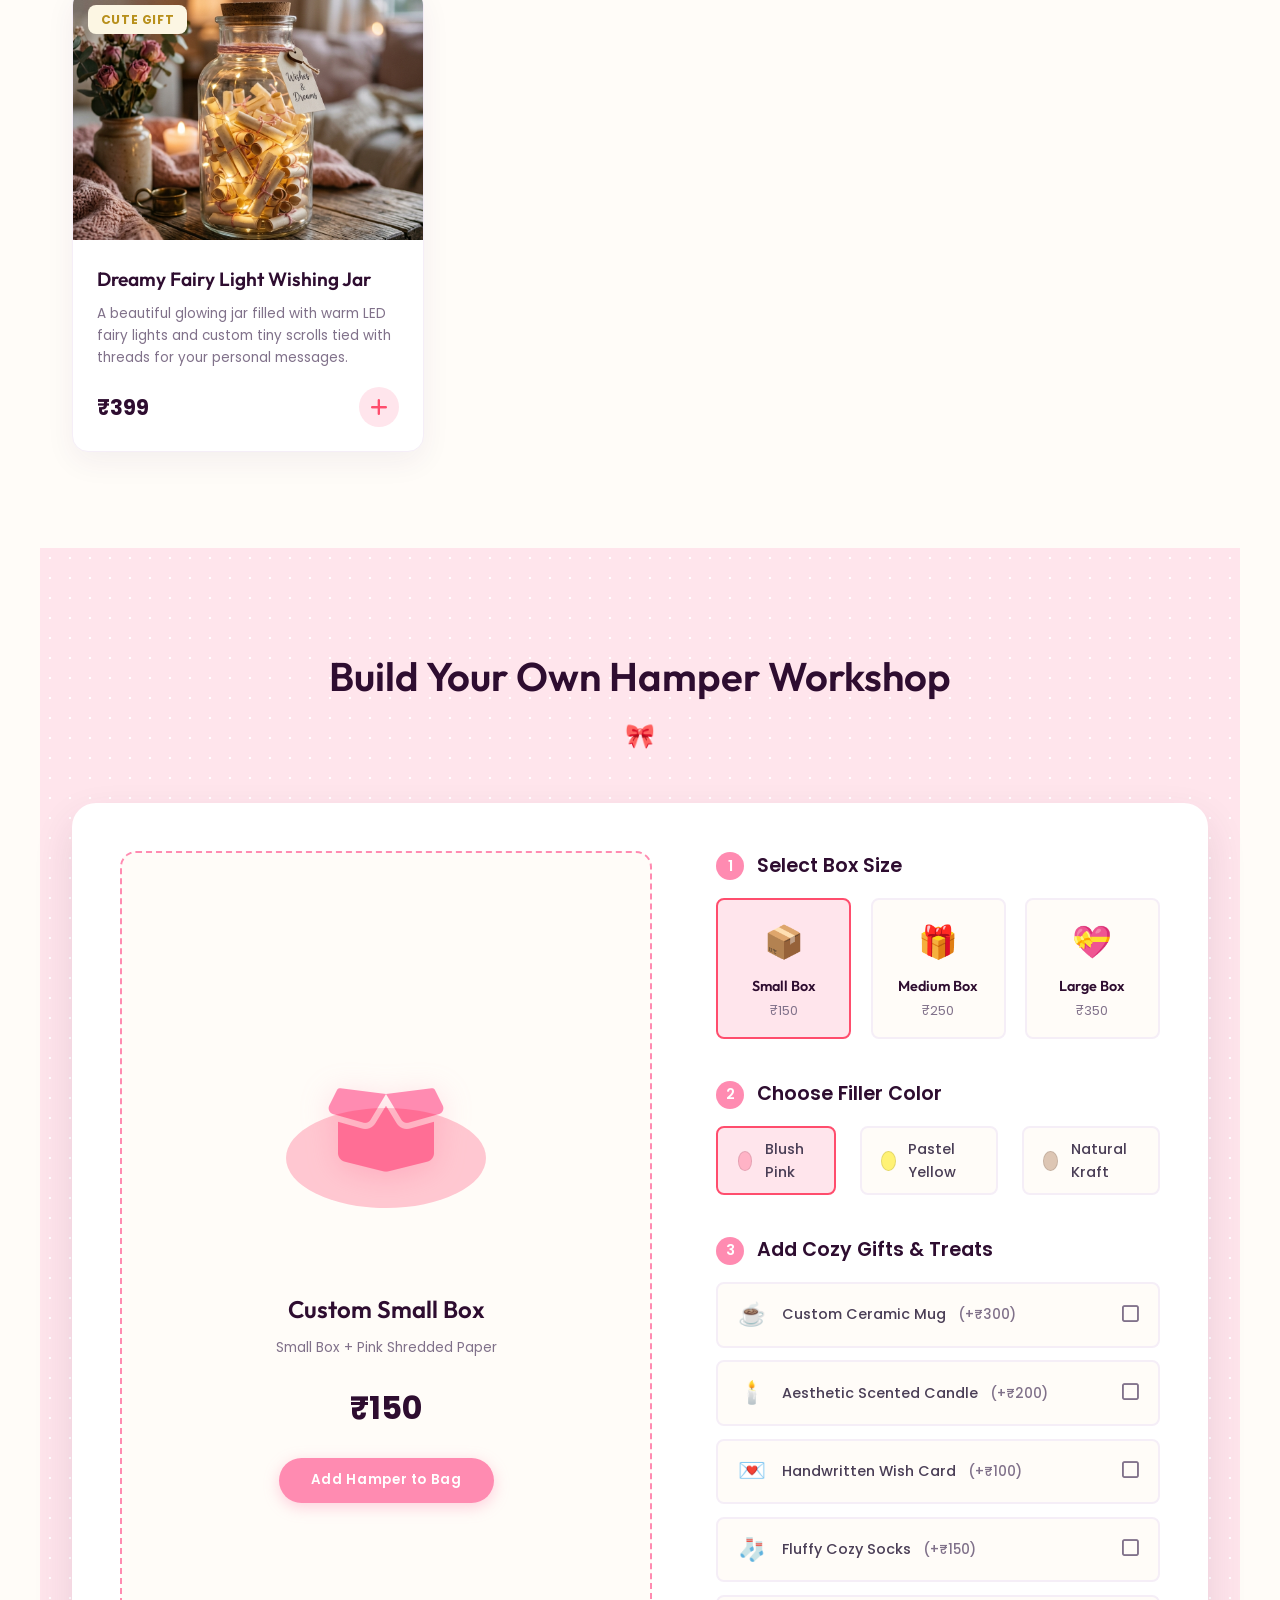
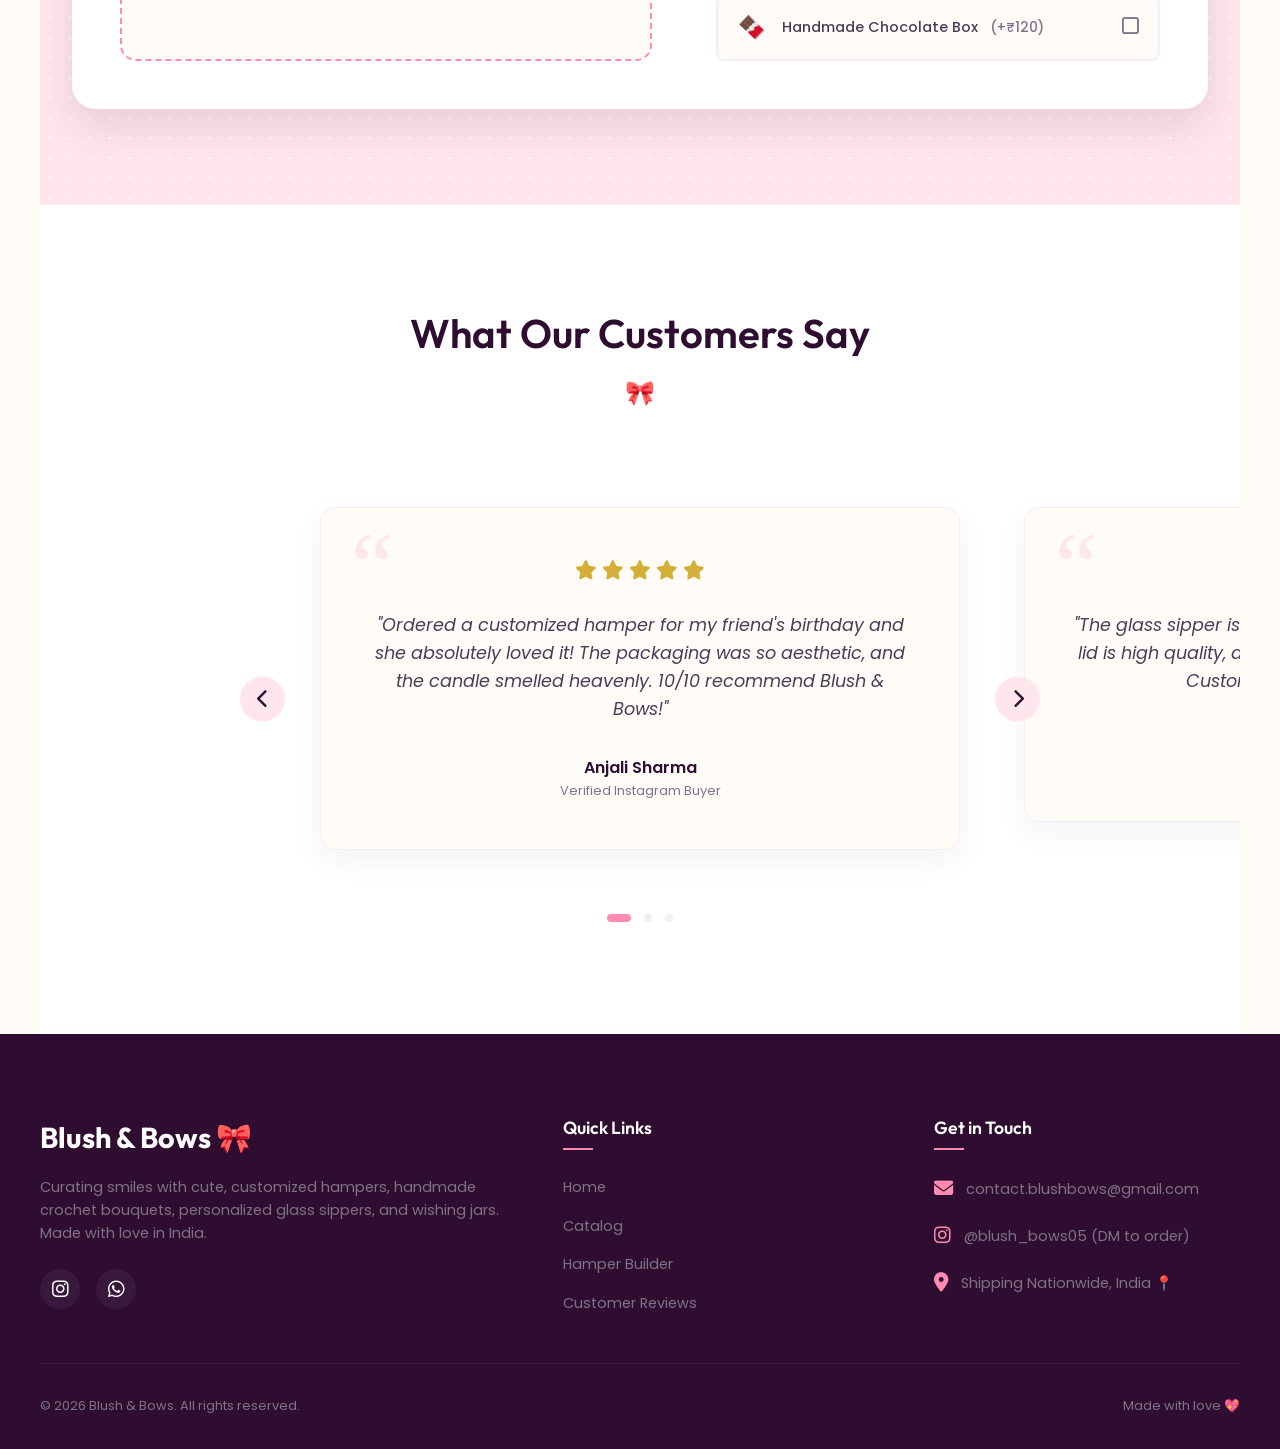
==== commit 832daf81: "layout" ====
--- a/index.html
+++ b/index.html
@@ -25,6 +25,8 @@
                 <li><a href="#products-section" id="nav-products">Products</a></li>
                 <li><a href="#workshop-section" id="nav-workshop">Custom Workshop</a></li>
                 <li><a href="#reviews-section" id="nav-reviews">Reviews</a></li>
+                <li class="mobile-only-nav"><a href="./Register/register.html" id="mobile-nav-login"><i class="fa-regular fa-user"></i> Login</a></li>
+                <li class="mobile-only-nav"><a href="./Register/register.html?mode=signup" id="mobile-nav-signup"><i class="fa-solid fa-user-plus"></i> Sign Up</a></li>
             </ul>
             <div class="nav-actions">
                 <button class="cart-btn" id="cart-toggle-btn" aria-label="Open Shopping Cart">
--- a/style.css
+++ b/style.css
@@ -346,8 +346,10 @@
     position: relative;
     border-radius: 40% 60% 70% 30% / 40% 50% 60% 50%;
     overflow: hidden;
-    width: 450px;
-    height: 450px;
+    width: 28rem;
+    height: 28rem;
+    max-width: 100%;
+    aspect-ratio: 1 / 1;
     box-shadow: var(--shadow-hover);
     border: 8px solid var(--white);
     animation: blob-animate 12s ease-in-out infinite alternate;
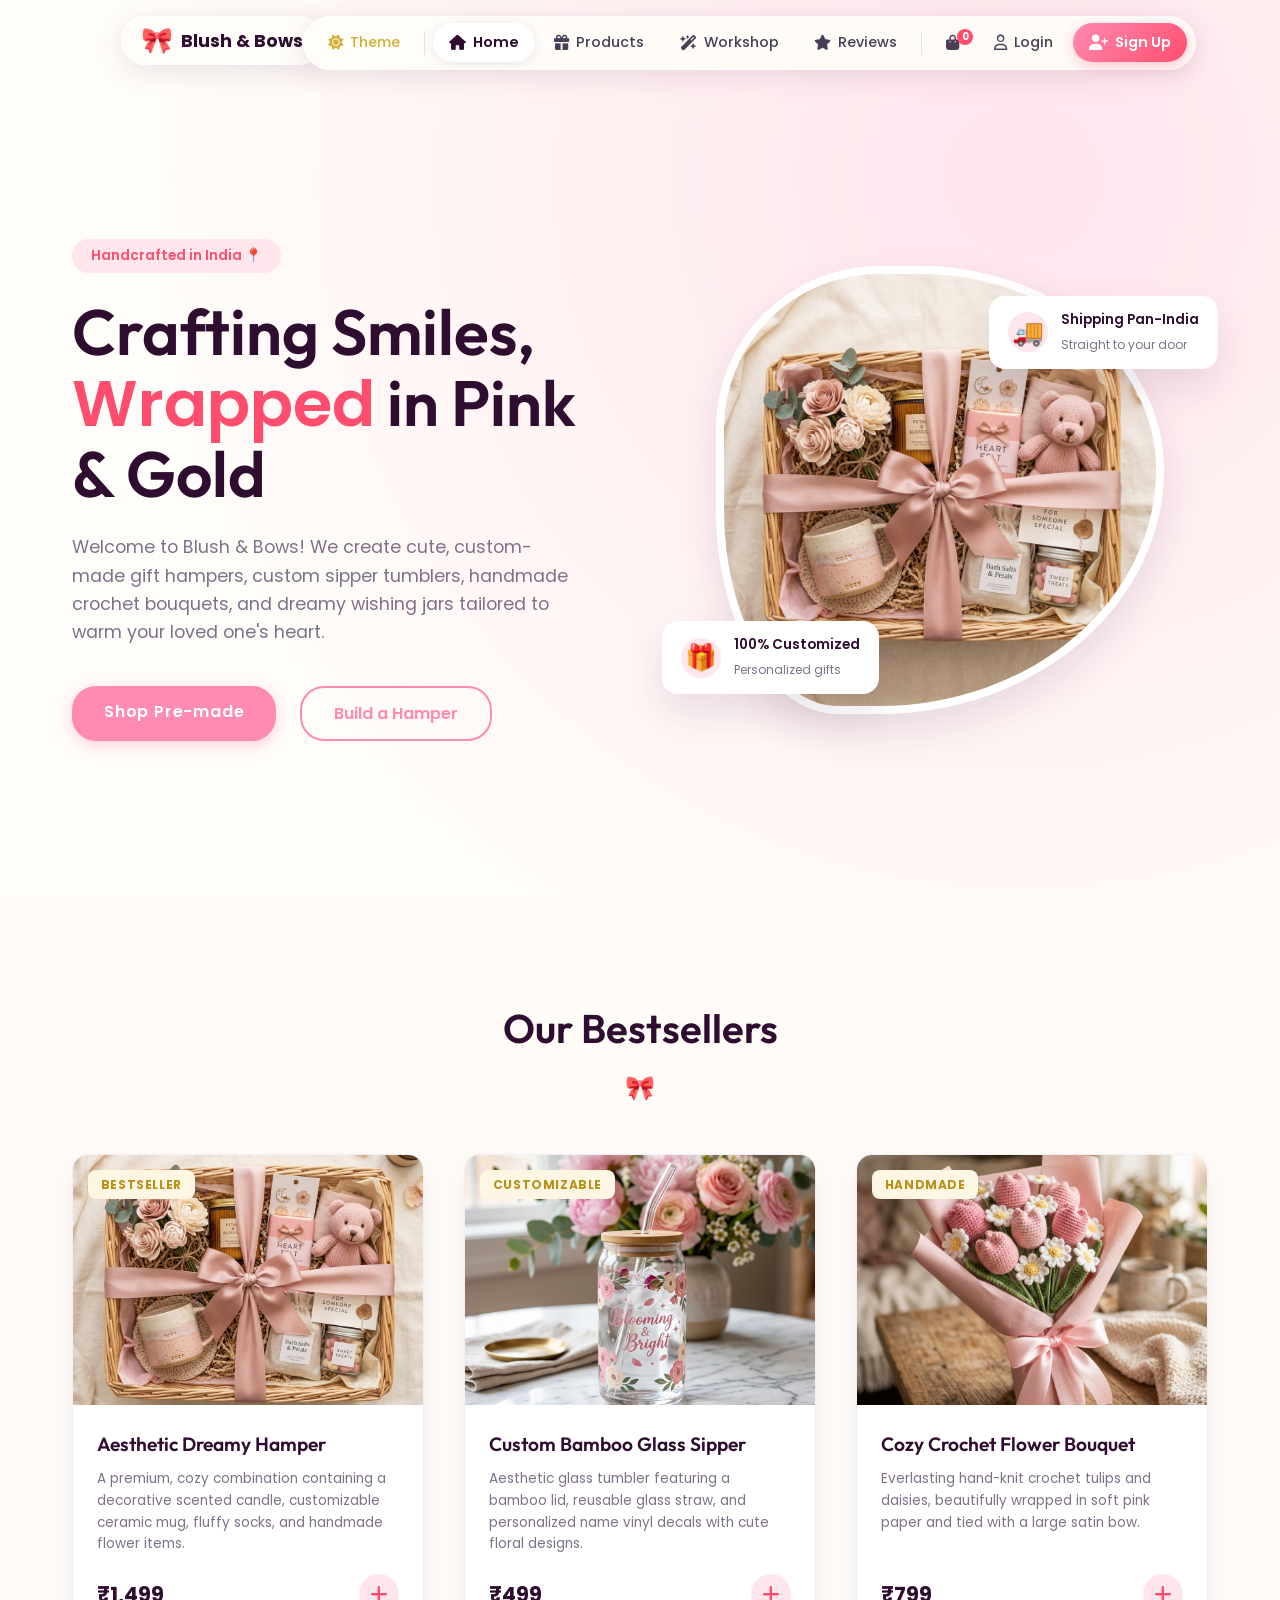
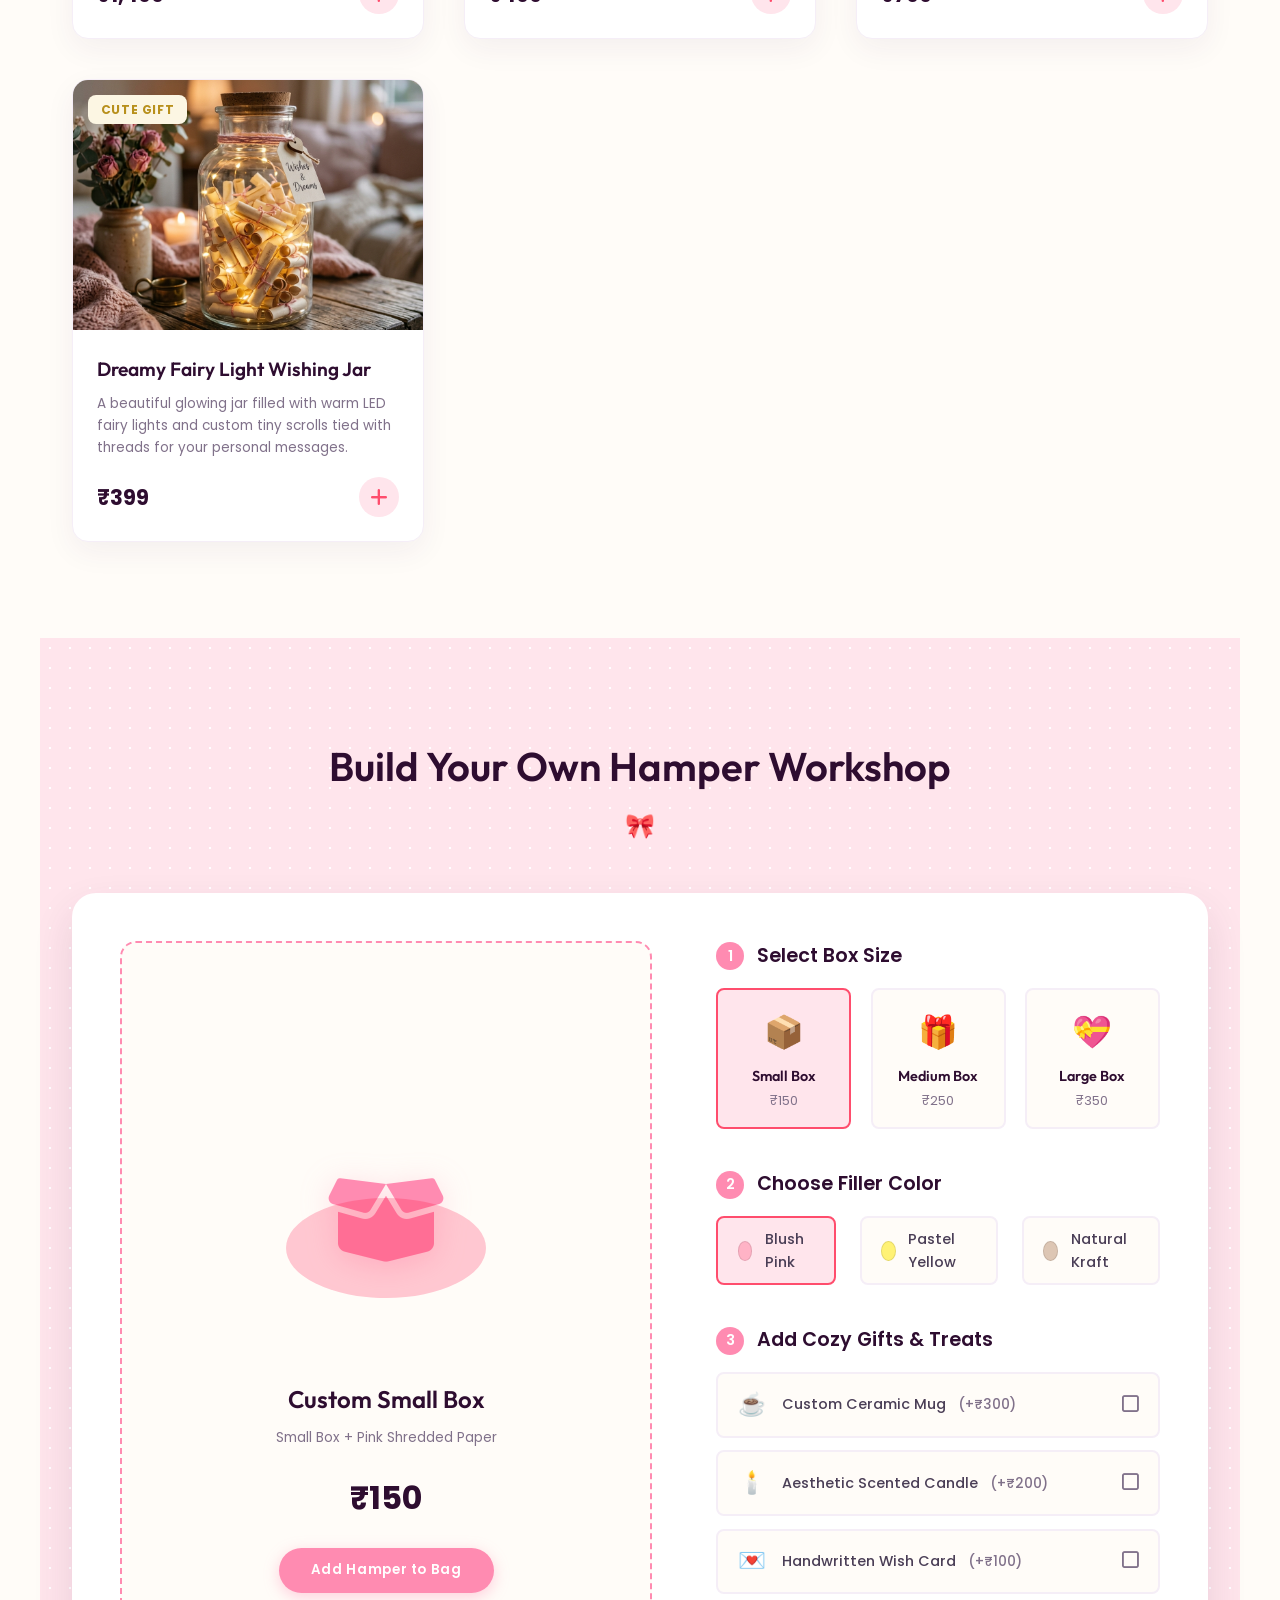
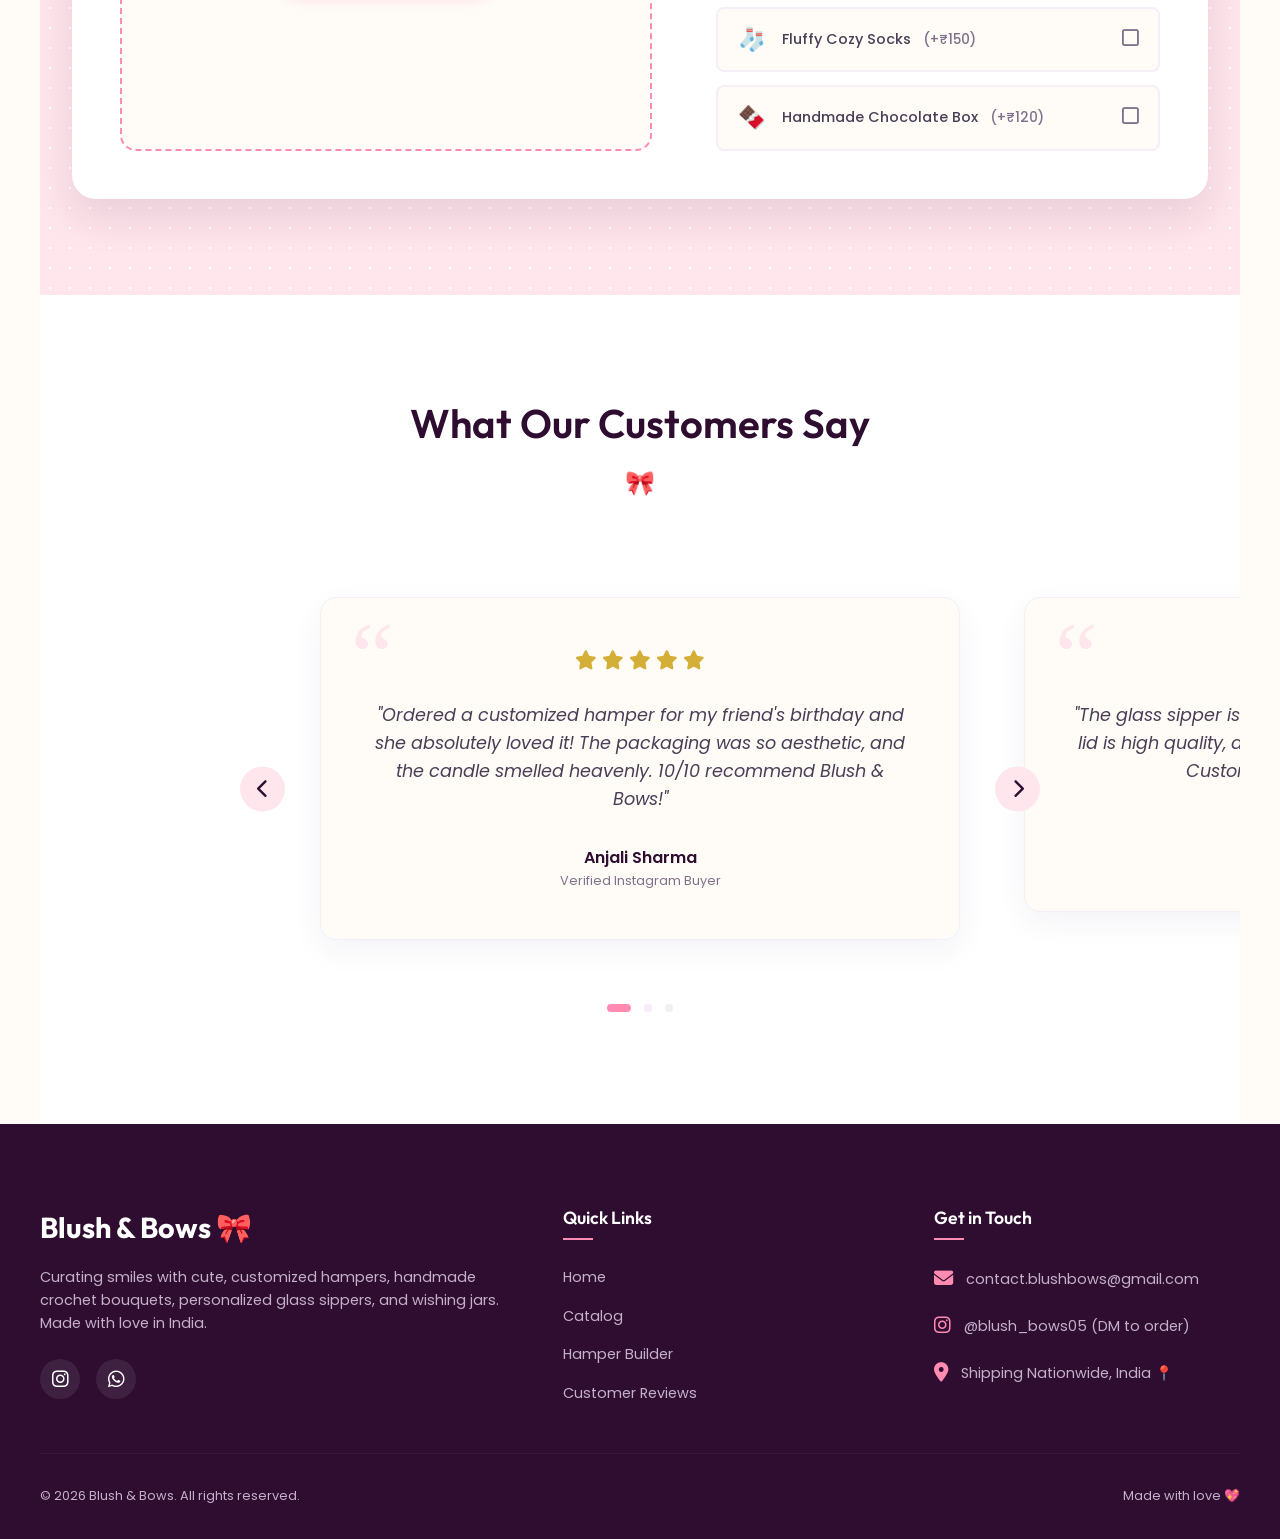
==== commit 98eb728e: "UI & theme Update" ====
--- a/index.html
+++ b/index.html
@@ -13,39 +13,57 @@
 </head>
 
 <body>
-    <!-- HEADER -->
+    <!-- FLOATING PILL NAVBAR -->
     <header id="main-header">
-        <div class="nav-container">
-            <a href="#" class="logo" id="header-logo">
-                <span class="logo-icon">🎀</span>
-                <span>Blush & Bows</span>
-            </a>
-            <ul class="nav-links" id="navigation-menu">
-                <li><a href="#hero-section" class="active" id="nav-home">Home</a></li>
-                <li><a href="#products-section" id="nav-products">Products</a></li>
-                <li><a href="#workshop-section" id="nav-workshop">Custom Workshop</a></li>
-                <li><a href="#reviews-section" id="nav-reviews">Reviews</a></li>
-                <li class="mobile-only-nav"><a href="./Register/register.html" id="mobile-nav-login"><i class="fa-regular fa-user"></i> Login</a></li>
-                <li class="mobile-only-nav"><a href="./Register/register.html?mode=signup" id="mobile-nav-signup"><i class="fa-solid fa-user-plus"></i> Sign Up</a></li>
-            </ul>
-            <div class="nav-actions">
-                <button class="cart-btn" id="cart-toggle-btn" aria-label="Open Shopping Cart">
+        <!-- Logo (top-left, always visible) -->
+        <a href="#hero-section" class="nav-logo" id="header-logo">
+            <span class="logo-icon">🎀</span>
+            <span class="logo-text">Blush & Bows</span>
+        </a>
+
+        <!-- Floating Pill Nav -->
+        <nav class="pill-nav" id="pill-nav" role="navigation" aria-label="Main Navigation">
+            <div class="pill-nav-inner">
+                <!-- Theme Toggle -->
+                <button class="pill-nav-item pill-theme-btn" id="theme-toggle-btn" aria-label="Toggle Theme">
+                    <i class="fa-solid fa-sun" id="theme-icon"></i>
+                    <span class="pill-label">Theme</span>
+                </button>
+                <div class="pill-divider"></div>
+                <a href="#hero-section" class="pill-nav-item active" id="nav-home">
+                    <i class="fa-solid fa-house"></i>
+                    <span class="pill-label">Home</span>
+                </a>
+                <a href="#products-section" class="pill-nav-item" id="nav-products">
+                    <i class="fa-solid fa-gift"></i>
+                    <span class="pill-label">Products</span>
+                </a>
+                <a href="#workshop-section" class="pill-nav-item" id="nav-workshop">
+                    <i class="fa-solid fa-wand-magic-sparkles"></i>
+                    <span class="pill-label">Workshop</span>
+                </a>
+                <a href="#reviews-section" class="pill-nav-item" id="nav-reviews">
+                    <i class="fa-solid fa-star"></i>
+                    <span class="pill-label">Reviews</span>
+                </a>
+                <div class="pill-divider"></div>
+                <!-- Cart -->
+                <button class="pill-nav-item pill-cart" id="cart-toggle-btn" aria-label="Open Shopping Cart">
                     <i class="fa-solid fa-bag-shopping"></i>
                     <span class="cart-badge" id="cart-counter">0</span>
                 </button>
-                <a href="./Register/register.html" class="profile-btn" id="user-profile-btn">
+                <!-- Login / Profile -->
+                <a href="./Register/register.html" class="pill-nav-item" id="user-profile-btn">
                     <i class="fa-regular fa-user"></i>
-                    <span id="profile-text">Login</span>
-                </a>
-                <a href="./Register/register.html?mode=signup" class="profile-btn" id="user-register-btn">
+                    <span class="pill-label" id="profile-text">Login</span>
+                </a>
+                <!-- Sign Up -->
+                <a href="./Register/register.html?mode=signup" class="pill-nav-item pill-signup" id="user-register-btn">
                     <i class="fa-solid fa-user-plus"></i>
-                    <span id="register-text">Sign Up</span>
-                </a>
-                <button class="hamburger" id="mobile-menu-btn" aria-label="Open Navigation Menu">
-                    <i class="fa-solid fa-bars"></i>
-                </button>
-            </div>
-        </div>
+                    <span class="pill-label" id="register-text">Sign Up</span>
+                </a>
+            </div>
+        </nav>
     </header>
 
     <!-- HERO SECTION -->
--- a/style.css
+++ b/style.css
@@ -22,7 +22,66 @@
     --font-heading: 'Outfit', sans-serif;
     --font-body: 'Poppins', sans-serif;
     --transition: all 0.3s cubic-bezier(0.4, 0, 0.2, 1);
-}
+    /* Nav pill colors */
+    --nav-bg: rgba(255, 253, 249, 0.92);
+    --nav-border: rgba(255, 255, 255, 0.8);
+    --nav-shadow: 0 6px 28px rgba(74, 30, 77, 0.12);
+    --nav-item-hover: rgba(255, 139, 177, 0.12);
+    --nav-active-bg: #ffffff;
+    --nav-divider: rgba(74, 30, 77, 0.12);
+    --body-bg: #fffcf8;
+    --card-bg: #ffffff;
+    /* Hero */
+    --hero-bg-1: #ffe5ec;
+    --hero-bg-2: #fffdf9;
+    /* Footer */
+    --footer-bg: #2e0d30;
+    --footer-text: #c4b0c9;
+    --footer-heading: #ffffff;
+    --footer-border: rgba(255, 255, 255, 0.05);
+    /* Input */
+    --input-bg: #ffffff;
+    --input-border: #f5eef7;
+}
+
+/* ── Dark Theme ── */
+body.dark-theme {
+    --primary: #ff8bb1;
+    --primary-hover: #ff7096;
+    --primary-light: rgba(255, 139, 177, 0.18);
+    --primary-dark: #ff4d6d;
+    --accent: #f0c44f;
+    --accent-hover: #d4a83a;
+    --accent-light: rgba(212, 175, 55, 0.15);
+    --dark: #f2e8f5;
+    --text: #d8cce0;
+    --text-muted: #9b8fa8;
+    --light: #1a0f1e;
+    --white: #241630;
+    --border: #3a2445;
+    --shadow: 0 10px 30px rgba(0, 0, 0, 0.3);
+    --shadow-hover: 0 18px 40px rgba(0, 0, 0, 0.45);
+    --nav-bg: rgba(28, 16, 36, 0.93);
+    --nav-border: rgba(255, 139, 177, 0.15);
+    --nav-shadow: 0 6px 28px rgba(0, 0, 0, 0.4);
+    --nav-item-hover: rgba(255, 139, 177, 0.15);
+    --nav-active-bg: #2e1a3d;
+    --nav-divider: rgba(255, 255, 255, 0.1);
+    --body-bg: #120a18;
+    --card-bg: #1e1128;
+    /* Hero */
+    --hero-bg-1: #1e0a2a;
+    --hero-bg-2: #120a18;
+    /* Footer */
+    --footer-bg: #0d0612;
+    --footer-text: #9b8fa8;
+    --footer-heading: #f2e8f5;
+    --footer-border: rgba(255, 255, 255, 0.06);
+    /* Input */
+    --input-bg: #1e1128;
+    --input-border: #3a2445;
+}
+
 
 /* Base resets & styles */
 * {
@@ -37,13 +96,18 @@
 }
 
 body {
-    background-color: var(--light);
+    background-color: var(--body-bg, var(--light));
     color: var(--text);
     line-height: 1.6;
     overflow-x: hidden;
-}
-
-h1, h2, h3, h4 {
+    transition: background-color 0.4s ease, color 0.4s ease;
+}
+
+
+h1,
+h2,
+h3,
+h4 {
     font-family: var(--font-heading);
     color: var(--dark);
     font-weight: 600;
@@ -74,13 +138,16 @@
 ::-webkit-scrollbar {
     width: 8px;
 }
+
 ::-webkit-scrollbar-track {
     background: var(--light);
 }
+
 ::-webkit-scrollbar-thumb {
     background: var(--primary-light);
     border-radius: 10px;
 }
+
 ::-webkit-scrollbar-thumb:hover {
     background: var(--primary);
 }
@@ -135,150 +202,208 @@
     transform: translateY(-2px);
 }
 
-/* Header & Navigation */
+/* =============================
+   FLOATING PILL NAVBAR
+============================= */
 header {
-    background-color: rgba(255, 253, 249, 0.85);
-    backdrop-filter: blur(10px);
     position: fixed;
     top: 0;
     left: 0;
     width: 100%;
     z-index: 100;
-    box-shadow: 0 2px 20px rgba(74, 30, 77, 0.03);
-    transition: var(--transition);
-}
-
-.nav-container {
-    max-width: 1200px;
-    margin: 0 auto;
-    display: flex;
-    justify-content: space-between;
-    align-items: center;
-    padding: 1rem 2rem;
-}
-
-.logo {
+    pointer-events: none;
+    display: flex;
+    align-items: flex-start;
+    justify-content: center;
+    padding: 1rem 1.5rem;
+    gap: 1rem;
+    /* Solid bg so content scrolling behind it looks clean */
+    background: transparent;
+    transition: background 0.3s ease, box-shadow 0.3s ease;
+}
+
+/* When user scrolls down, header gets a solid frosted background */
+header.scrolled {
+    background: var(--nav-bg);
+    backdrop-filter: blur(18px);
+    -webkit-backdrop-filter: blur(18px);
+    box-shadow: 0 2px 20px rgba(74, 30, 77, 0.08);
+    padding: 0.6rem 1.5rem;
+}
+
+/* Logo – always top-left */
+.nav-logo {
+    pointer-events: all;
     display: flex;
     align-items: center;
     gap: 0.5rem;
     font-family: var(--font-heading);
-    font-size: 1.5rem;
+    font-size: 1.4rem;
     font-weight: 700;
     color: var(--dark);
+    background: var(--nav-bg);
+    backdrop-filter: blur(14px);
+    -webkit-backdrop-filter: blur(14px);
+    border: 1px solid var(--nav-border);
+    padding: 0.6rem 1.2rem;
+    border-radius: 999px;
+    box-shadow: var(--nav-shadow);
+    white-space: nowrap;
+    flex-shrink: 0;
+    transition: var(--transition);
+    text-decoration: none;
+}
+
+.nav-logo:hover {
+    box-shadow: 0 6px 24px rgba(255, 139, 177, 0.25);
+    transform: translateY(-1px);
 }
 
 .logo-icon {
-    font-size: 1.8rem;
-}
-
-.nav-links {
-    display: flex;
-    align-items: center;
-    list-style: none;
-    gap: 2.5rem;
-}
-
-.nav-links a {
+    font-size: 1.6rem;
+    line-height: 1;
+}
+
+.logo-text {
+    font-size: 1.1rem;
+}
+
+/* Pill Nav Container */
+.pill-nav {
+    pointer-events: all;
+    flex: 1;
+    display: flex;
+    justify-content: center;
+    max-width: 820px;
+}
+
+.pill-nav-inner {
+    display: flex;
+    align-items: center;
+    gap: 0.2rem;
+    background: var(--nav-bg);
+    backdrop-filter: blur(18px);
+    -webkit-backdrop-filter: blur(18px);
+    border: 1px solid var(--nav-border);
+    border-radius: 999px;
+    padding: 0.4rem 0.5rem;
+    box-shadow: var(--nav-shadow);
+    width: fit-content;
+    transition: background 0.4s ease, border-color 0.4s ease, box-shadow 0.4s ease;
+}
+
+/* Each pill nav item */
+.pill-nav-item {
+    display: flex;
+    align-items: center;
+    gap: 0.45rem;
+    padding: 0.5rem 1rem;
+    border-radius: 999px;
     font-weight: 500;
+    font-size: 0.9rem;
+    color: var(--text);
+    cursor: pointer;
+    transition: all 0.25s cubic-bezier(0.4, 0, 0.2, 1);
+    white-space: nowrap;
+    border: none;
+    background: none;
+    font-family: var(--font-body);
+    text-decoration: none;
+    position: relative;
+    flex-shrink: 0;
+}
+
+.pill-nav-item i {
     font-size: 0.95rem;
+    transition: var(--transition);
+}
+
+.pill-nav-item:hover {
+    background: var(--nav-item-hover);
+    color: var(--primary-dark);
+}
+
+/* Active item – white pill with shadow (the "selected" state) */
+.pill-nav-item.active {
+    background: var(--nav-active-bg);
+    color: var(--dark);
+    font-weight: 600;
+    box-shadow: 0 2px 12px rgba(74, 30, 77, 0.1);
+}
+
+/* Theme toggle button */
+.pill-theme-btn {
+    color: var(--accent);
+}
+
+.pill-theme-btn i {
+    transition: transform 0.5s cubic-bezier(0.4, 0, 0.2, 1), color 0.3s ease;
+}
+
+.pill-theme-btn:hover i {
+    transform: rotate(20deg) scale(1.15);
+}
+
+body.dark-theme .pill-theme-btn i {
+    color: #a78bfa;
+}
+
+/* Pill divider */
+.pill-divider {
+    width: 1px;
+    height: 24px;
+    background: var(--nav-divider);
+    margin: 0 0.3rem;
+    flex-shrink: 0;
+}
+
+.pill-signup {
+    background: linear-gradient(135deg, var(--primary) 0%, var(--primary-dark) 100%);
+    color: var(--white) !important;
+    box-shadow: 0 4px 14px rgba(255, 77, 109, 0.3);
+    font-weight: 600;
+}
+
+.pill-signup:hover {
+    background: linear-gradient(135deg, var(--primary-hover) 0%, var(--primary-dark) 100%) !important;
+    transform: translateY(-1px);
+    box-shadow: 0 6px 18px rgba(255, 77, 109, 0.4);
+    color: var(--white) !important;
+}
+
+/* Cart item */
+.pill-cart {
     position: relative;
-}
-
-.nav-links a::after {
-    content: '';
-    position: absolute;
-    bottom: -4px;
-    left: 0;
-    width: 0;
-    height: 2px;
-    background-color: var(--primary);
-    transition: var(--transition);
-}
-
-.nav-links a:hover::after,
-.nav-links a.active::after {
-    width: 100%;
-}
-
-.nav-actions {
-    display: flex;
-    align-items: center;
-    gap: 1.5rem;
-}
-
-.cart-btn {
-    position: relative;
-    font-size: 1.4rem;
-    color: var(--dark);
-    padding: 0.5rem;
-    border-radius: 50%;
-}
-
-.cart-btn:hover {
-    background-color: var(--primary-light);
-    color: var(--primary-dark);
 }
 
 .cart-badge {
     position: absolute;
-    top: -2px;
-    right: -2px;
+    top: 2px;
+    right: 2px;
     background-color: var(--primary-dark);
     color: var(--white);
-    font-size: 0.7rem;
-    height: 18px;
-    width: 18px;
+    font-size: 0.6rem;
+    height: 16px;
+    width: 16px;
     border-radius: 50%;
     display: flex;
     align-items: center;
     justify-content: center;
     font-weight: 700;
-}
-
-.profile-btn {
-    display: flex;
-    align-items: center;
-    gap: 0.5rem;
-    background-color: var(--primary-light);
-    color: var(--dark);
-    padding: 0.5rem 1.2rem;
-    border-radius: var(--border-radius-lg);
-    font-weight: 600;
-    font-size: 0.9rem;
-}
-
-.profile-btn:hover {
-    background-color: var(--primary);
-    color: var(--white);
-}
-
-#user-register-btn {
-    background-color: var(--primary);
-    color: var(--white);
-    box-shadow: 0 4px 10px rgba(255, 139, 177, 0.2);
-}
-
-#user-register-btn:hover {
-    background-color: var(--primary-hover);
-    color: var(--white);
-    box-shadow: 0 6px 15px rgba(255, 139, 177, 0.3);
-}
-
-/* Mobile Hamburger Menu */
-.hamburger {
-    display: none;
-    font-size: 1.6rem;
-    color: var(--dark);
-}
+    pointer-events: none;
+}
+
 
 /* Hero Section */
 .hero {
-    min-height: 90vh;
-    display: flex;
-    align-items: center;
-    background: radial-gradient(circle at 80% 20%, #ffe5ec 0%, #fffdf9 70%);
-    padding-top: 6rem;
-}
+    min-height: 100vh;
+    display: flex;
+    align-items: center;
+    background: radial-gradient(circle at 80% 20%, var(--hero-bg-1) 0%, var(--hero-bg-2) 70%);
+    padding-top: 5rem;
+    transition: background 0.4s ease;
+}
+
 
 .hero-grid {
     display: grid;
@@ -409,14 +534,27 @@
 
 /* Animations */
 @keyframes blob-animate {
-    0% { border-radius: 40% 60% 70% 30% / 40% 50% 60% 50%; }
-    50% { border-radius: 60% 40% 50% 50% / 50% 60% 40% 50%; }
-    100% { border-radius: 40% 60% 70% 30% / 40% 50% 60% 50%; }
+    0% {
+        border-radius: 40% 60% 70% 30% / 40% 50% 60% 50%;
+    }
+
+    50% {
+        border-radius: 60% 40% 50% 50% / 50% 60% 40% 50%;
+    }
+
+    100% {
+        border-radius: 40% 60% 70% 30% / 40% 50% 60% 50%;
+    }
 }
 
 @keyframes float-badge {
-    0% { transform: translateY(0); }
-    100% { transform: translateY(-10px); }
+    0% {
+        transform: translateY(0);
+    }
+
+    100% {
+        transform: translateY(-10px);
+    }
 }
 
 /* Product Catalog */
@@ -600,8 +738,13 @@
 }
 
 @keyframes bounce-in {
-    0% { transform: scale(0); }
-    100% { transform: scale(1); }
+    0% {
+        transform: scale(0);
+    }
+
+    100% {
+        transform: scale(1);
+    }
 }
 
 .preview-details {
@@ -1111,11 +1254,14 @@
     width: 100%;
     height: 60px;
     border-radius: var(--border-radius-sm);
-    border: 1px solid var(--border);
+    border: 1px solid var(--input-border);
     padding: 0.5rem;
     font-size: 0.8rem;
     resize: none;
     font-family: var(--font-body);
+    background-color: var(--input-bg);
+    color: var(--text);
+    transition: background-color 0.3s ease, color 0.3s ease, border-color 0.3s ease;
 }
 
 .checkout-btn {
@@ -1129,9 +1275,10 @@
 
 /* Footer Section */
 footer {
-    background-color: var(--dark);
-    color: var(--border);
+    background-color: var(--footer-bg);
+    color: var(--footer-text);
     padding: 5rem 2rem 2rem 2rem;
+    transition: background-color 0.4s ease, color 0.4s ease;
 }
 
 .footer-grid {
@@ -1143,7 +1290,7 @@
 }
 
 .footer-brand h2 {
-    color: var(--white);
+    color: var(--footer-heading);
     font-family: var(--font-heading);
     font-size: 1.8rem;
     font-weight: 700;
@@ -1152,7 +1299,7 @@
 
 .footer-brand p {
     font-size: 0.9rem;
-    color: var(--text-muted);
+    color: var(--footer-text);
     margin-bottom: 1.5rem;
 }
 
@@ -1162,14 +1309,14 @@
 }
 
 .social-link {
-    background-color: rgba(255, 255, 255, 0.05);
+    background-color: rgba(255, 255, 255, 0.08);
     height: 40px;
     width: 40px;
     border-radius: 50%;
     display: flex;
     align-items: center;
     justify-content: center;
-    color: var(--white);
+    color: var(--footer-heading);
     font-size: 1.2rem;
     transition: var(--transition);
 }
@@ -1180,7 +1327,7 @@
 }
 
 .footer-col h3 {
-    color: var(--white);
+    color: var(--footer-heading);
     font-size: 1.1rem;
     margin-bottom: 1.5rem;
     position: relative;
@@ -1206,7 +1353,7 @@
 
 .footer-col ul a {
     font-size: 0.9rem;
-    color: var(--text-muted);
+    color: var(--footer-text);
 }
 
 .footer-col ul a:hover {
@@ -1219,7 +1366,7 @@
     align-items: center;
     gap: 0.8rem;
     font-size: 0.9rem;
-    color: var(--text-muted);
+    color: var(--footer-text);
     margin-bottom: 1rem;
 }
 
@@ -1231,71 +1378,214 @@
 .footer-bottom {
     max-width: 1200px;
     margin: 0 auto;
-    border-top: 1px solid rgba(255, 255, 255, 0.05);
+    border-top: 1px solid var(--footer-border);
     padding-top: 2rem;
     display: flex;
     justify-content: space-between;
     align-items: center;
     font-size: 0.8rem;
-    color: var(--text-muted);
-}
-
-/* Responsiveness adjustments */
+    color: var(--footer-text);
+}
+
 @media screen and (max-width: 968px) {
     .hero-grid {
         grid-template-columns: 1fr;
         gap: 3rem;
         text-align: center;
     }
-    
+
     .hero-content p {
         margin: 0 auto 2.5rem auto;
     }
-    
+
     .hero-btns {
         justify-content: center;
     }
-    
+
     .hero-image-wrapper {
-        width: 350px;
-        height: 350px;
-    }
-    
+        width: 320px;
+        height: 320px;
+    }
+
     .workshop-container {
         grid-template-columns: 1fr;
         gap: 3rem;
     }
-    
+
     .workshop-preview {
         position: static;
         min-height: auto;
     }
-    
+
     .footer-grid {
         grid-template-columns: 1fr;
         gap: 3rem;
     }
 }
 
-@media screen and (max-width: 768px) {
-    .nav-links {
-        display: none; /* Can be toggled with mobile JS menu */
-    }
-    
-    .hamburger {
-        display: block;
-    }
-    
+/* ── Tablet / medium screens: hide labels, show icons only ── */
+@media screen and (max-width: 860px) {
+    header {
+        padding: 0.8rem 1rem;
+        gap: 0.6rem;
+        flex-wrap: nowrap;
+    }
+
+    .logo-text {
+        display: none;
+    }
+
+    .nav-logo {
+        padding: 0.6rem 0.8rem;
+        font-size: 1.2rem;
+    }
+
+    .pill-label {
+        display: none;
+    }
+
+    .pill-nav-item {
+        padding: 0.55rem 0.7rem;
+    }
+
+    .pill-signup {
+        padding: 0.55rem 0.7rem;
+    }
+
+    .pill-nav-inner {
+        gap: 0;
+        padding: 0.35rem 0.4rem;
+    }
+
     .section-title {
         font-size: 2rem;
     }
-    
+
     .hero-content h1 {
         font-size: 2.8rem;
     }
-    
+
     .cart-drawer {
         width: 100%;
         right: -100%;
     }
 }
+
+/* ── Mobile (phones): bottom fixed dock ── */
+@media screen and (max-width: 520px) {
+
+    /* Header becomes a simple top bar for the logo */
+    header {
+        flex-direction: row;
+        justify-content: space-between;
+        padding: 0.7rem 1rem;
+        background: rgba(255, 253, 249, 0.92);
+        backdrop-filter: blur(12px);
+        border-bottom: 1px solid rgba(255, 139, 177, 0.15);
+        box-shadow: 0 2px 16px rgba(74, 30, 77, 0.06);
+    }
+
+    .nav-logo {
+        background: none;
+        backdrop-filter: none;
+        border: none;
+        box-shadow: none;
+        padding: 0;
+        font-size: 1.3rem;
+    }
+
+    .logo-icon {
+        font-size: 1.5rem;
+    }
+
+    .logo-text {
+        display: block;
+        font-size: 1rem;
+    }
+
+    /* Pill nav becomes a bottom dock */
+    .pill-nav {
+        position: fixed;
+        bottom: 0;
+        left: 0;
+        right: 0;
+        top: auto;
+        z-index: 200;
+        padding: 0;
+        justify-content: stretch;
+        max-width: 100%;
+        pointer-events: all;
+    }
+
+    .pill-nav-inner {
+        width: 100%;
+        border-radius: 0;
+        border: none;
+        border-top: 1px solid rgba(255, 139, 177, 0.2);
+        background: rgba(255, 253, 249, 0.96);
+        backdrop-filter: blur(20px);
+        padding: 0.6rem 0.5rem;
+        gap: 0;
+        justify-content: space-around;
+        box-shadow: 0 -4px 20px rgba(74, 30, 77, 0.1);
+    }
+
+    .pill-divider {
+        display: none;
+    }
+
+    .pill-nav-item {
+        flex: 1;
+        flex-direction: column;
+        gap: 0.2rem;
+        padding: 0.4rem 0.2rem;
+        font-size: 0.65rem;
+        border-radius: 12px;
+        justify-content: center;
+    }
+
+    .pill-nav-item i {
+        font-size: 1.1rem;
+    }
+
+    .pill-label {
+        display: block;
+        font-size: 0.6rem;
+        font-weight: 500;
+    }
+
+    .pill-signup {
+        flex-direction: column;
+        gap: 0.2rem;
+        padding: 0.4rem 0.2rem;
+    }
+
+    .cart-badge {
+        top: 0;
+        right: 50%;
+        transform: translateX(70%);
+    }
+
+    /* Add bottom padding so content doesn't hide behind dock */
+    body {
+        padding-bottom: 72px;
+    }
+
+    .hero {
+        padding-top: 4.5rem;
+    }
+
+    .hero-image-wrapper {
+        width: 260px;
+        height: 260px;
+    }
+
+    .hero-content h1 {
+        font-size: 2.2rem;
+    }
+
+    .cart-drawer {
+        width: 100%;
+        right: -100%;
+    }
+}
